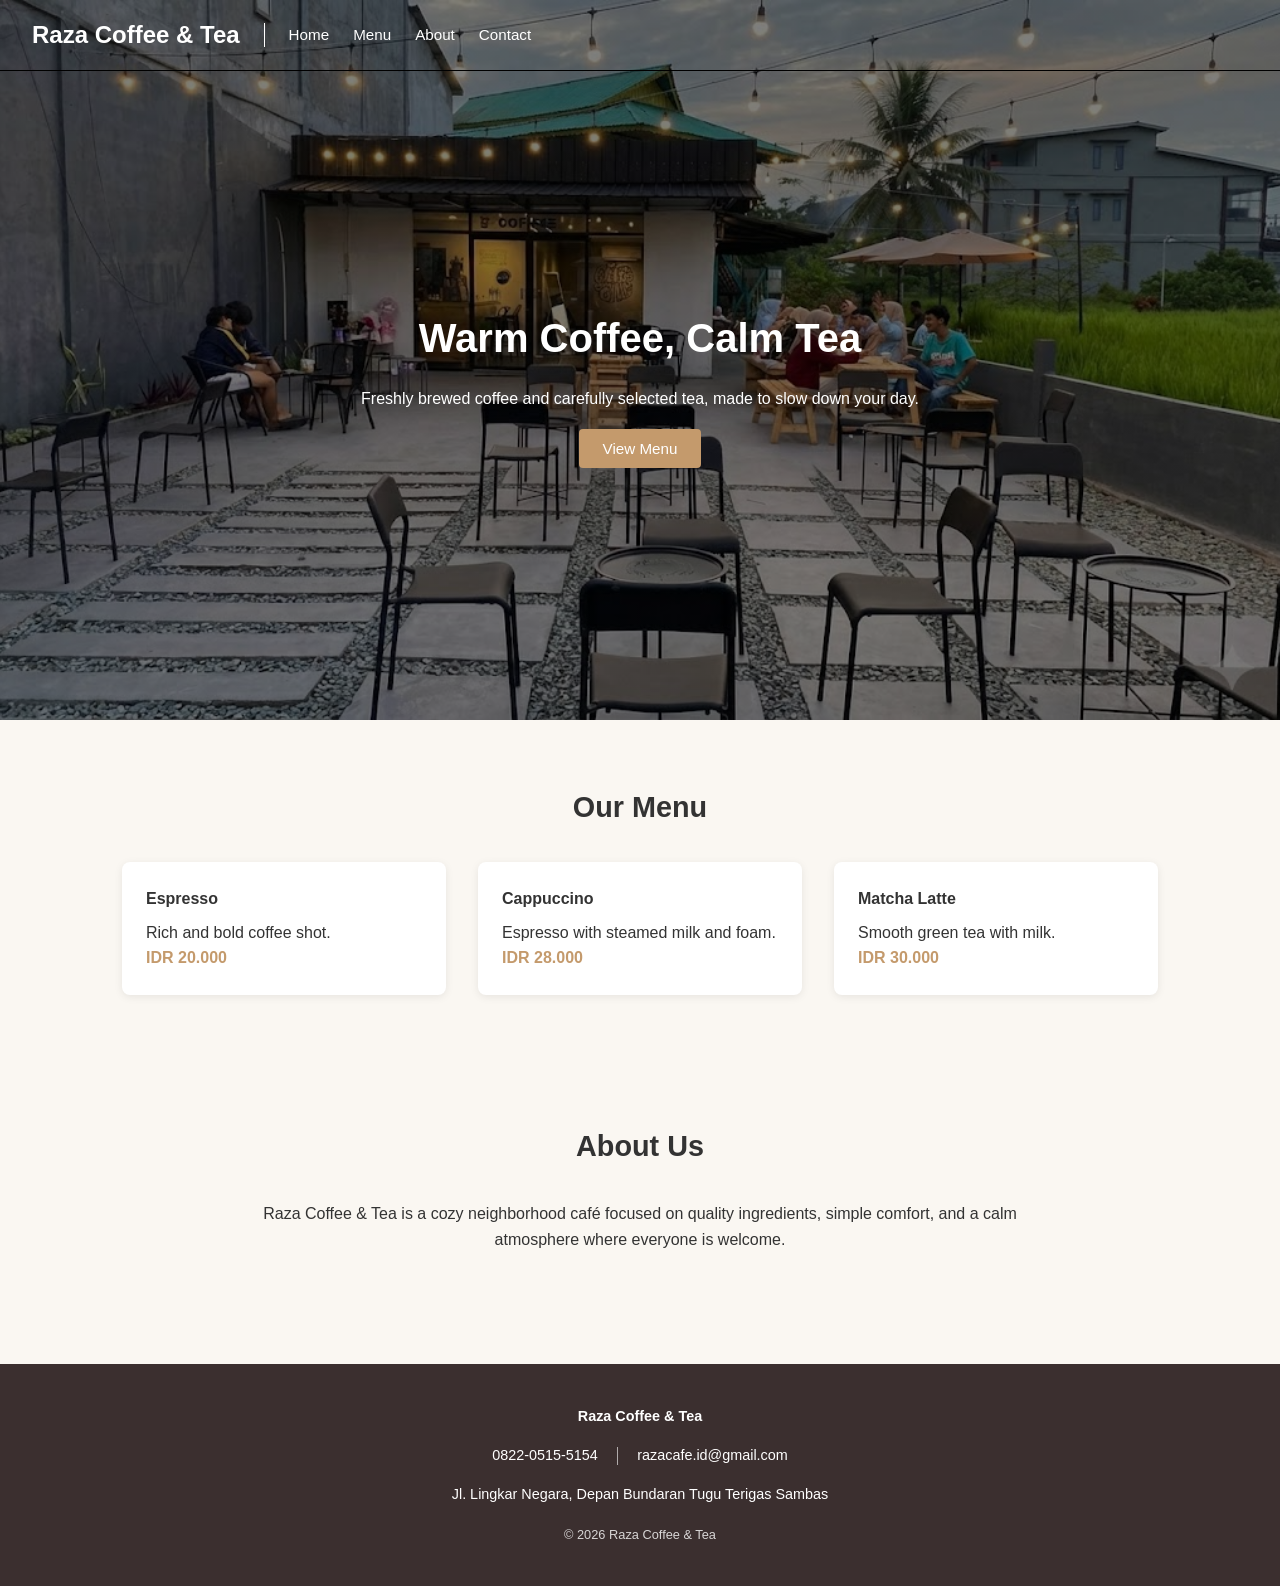
==== index.html @ 97dc0816 "Add files via upload" ====
<!DOCTYPE html>
<html lang="en">
<head>
  <meta charset="UTF-8" />
  <meta name="viewport" content="width=device-width, initial-scale=1.0" />
  <title>Raza Coffee & Tea</title>
  <link rel="stylesheet" href="style.css" />
  
</head>
<body>

<header>
  <div class="header-group">
    <h1>Raza Coffee & Tea</h1>
    <span class="divider"></span>

    <nav>
      <a href="index.html">Home</a>
      <a href="#menu">Menu</a>
      <a href="#about">About</a>
      <a href="#contact">Contact</a>
    </nav>
  </div>
</header>



  <div class="hero" id="home">
    <div>
      <h2>Warm Coffee, Calm Tea</h2>
      <p>Freshly brewed coffee and carefully selected tea, made to slow down your day.</p>
      <a href="#menu" class="btn">View Menu</a>
    </div>
  </div>

  <section id="menu">
    <h3>Our Menu</h3>
    <div class="menu">
      <div class="menu-item">
        <h4>Espresso</h4>
        <p>Rich and bold coffee shot.</p>
        <span>IDR 20.000</span>
      </div>
      <div class="menu-item">
        <h4>Cappuccino</h4>
        <p>Espresso with steamed milk and foam.</p>
        <span>IDR 28.000</span>
      </div>
      <div class="menu-item">
        <h4>Matcha Latte</h4>
        <p>Smooth green tea with milk.</p>
        <span>IDR 30.000</span>
      </div>
    </div>
  </section>

  <section id="about">
    <h3>About Us</h3>
    <div class="about">
      <p>Raza Coffee & Tea is a cozy neighborhood café focused on quality ingredients, simple comfort, and a calm atmosphere where everyone is welcome.</p>
    </div>
  </section>

<footer id="contact">
  <div class="footer-content">
    <p><strong>Raza Coffee & Tea</strong></p>

    <div class="footer-contact-row">
      <span class="footer-phone">
       0822-0515-5154
      </span>

      <span class="footer-divider"></span>

      <span class="footer-email">
        razacafe.id@gmail.com
      </span>
    </div>

    <p>Jl. Lingkar Negara, Depan Bundaran Tugu Terigas Sambas</p>

    <p class="footer-copy">© 2026 Raza Coffee & Tea</p>
  </div>
</footer>


</body>
</html>
---- style.css ----
/* ===== Reset ===== */
* {
  margin: 0;
  padding: 0;
  box-sizing: border-box;
  font-family: Arial, Helvetica, sans-serif;
}

body {
  background-color: #faf7f2;
  color: #333;
  line-height: 1.6;
}

/* ===== Header ===== */
header {
  position: fixed;
  top: 0;
  left: 0;
  width: 100%;
  z-index: 1000;

  background-color: transparent;
  padding: 1rem 2rem;

  border-bottom: 1px solid #000;
}

.header-group {
  display: flex;
  align-items: center;
}


.header-left {
  display: flex;
  align-items: center;
}

header h1 {
  font-size: 1.5rem;
  color: #ffffff;
  white-space: nowrap;
}


.divider {
  width: 1px;
  height: 24px;
  background-color: #ffffff;
  margin: 0 1.5rem;
}



header h1 {
  font-size: 1.5rem;
}

nav {
  display: flex;
  align-items: center;
}

nav a {
  color: #ffffff;
  margin-right: 1.5rem;
  text-decoration: none;
  font-size: 0.95rem;
}

nav a:last-child {
  margin-right: 0;
}

nav a:hover {
  opacity: 0.7;
}


/* ===== Hero Section ===== */
.hero {
  height: 80vh;
  background: linear-gradient(rgba(0,0,0,0.5), rgba(0,0,0,0.5)),
              url("assets/Picture/home.jpg")
              center / cover no-repeat;
  display: flex;
  align-items: center;
  justify-content: center;
  text-align: center;
  color: #fff;
  padding: 2rem;
  padding-top: 80px; /* adjust to header height */
}

.hero h2 {
  font-size: 2.5rem;
  margin-bottom: 1rem;
}

.hero p {
  max-width: 600px;
  margin: 0 auto 1.5rem;
}

.btn {
  background-color: #c49a6c;
  color: #fff;
  padding: 0.7rem 1.5rem;
  border: none;
  text-decoration: none;
  border-radius: 4px;
  font-size: 0.95rem;
}

.btn:hover {
  background-color: #b0895f;
}

section {
  padding: 4rem 2rem;
  max-width: 1100px;
  margin: auto;
}

section h3 {
  text-align: center;
  margin-bottom: 2rem;
  font-size: 1.8rem;
}

.menu {
  display: grid;
  grid-template-columns: repeat(auto-fit, minmax(250px, 1fr));
  gap: 2rem;
}

.menu-item {
  background-color: #fff;
  padding: 1.5rem;
  border-radius: 8px;
  box-shadow: 0 2px 8px rgba(0,0,0,0.08);
}

.menu-item h4 {
  margin-bottom: 0.5rem;
}

.menu-item span {
  font-weight: bold;
  color: #c49a6c;
}

/* ===== About ===== */
.about {
  text-align: center;
  max-width: 800px;
  margin: auto;
}

/* ===== Footer ===== */
footer {
  background-color: #3b2f2f;
  color: #ffffff;
  padding: 2.5rem 2rem;
  margin-top: 3rem;
}

.footer-content {
  max-width: 1100px;
  margin: auto;
  text-align: center;
  font-size: 0.9rem;
  line-height: 1.8;
}

.footer-content a {
  color: #c49a6c;
  text-decoration: none;
}

.footer-content a:hover {
  text-decoration: underline;
}

.footer-copy {
  margin-top: 1rem;
  font-size: 0.8rem;
  opacity: 0.8;
}

.footer-contact-row {
  display: flex;
  justify-content: center;
  align-items: center;
  margin: 0.8rem 0;
  gap: 1.2rem;
  flex-wrap: wrap;
}

.footer-divider {
  width: 1px;
  height: 18px;
  background-color: rgba(255, 255, 255, 0.6);
}

.footer-content a {
  color: #c49a6c;
  text-decoration: none;
}

.footer-content a:hover {
  text-decoration: underline;
}



/* ===== Responsive ===== */
@media (max-width: 600px) {
  header {
    flex-direction: column;
    text-align: center;
  }

  nav {
    margin-top: 0.5rem;
  }

  .hero h2 {
    font-size: 2rem;
  }
}
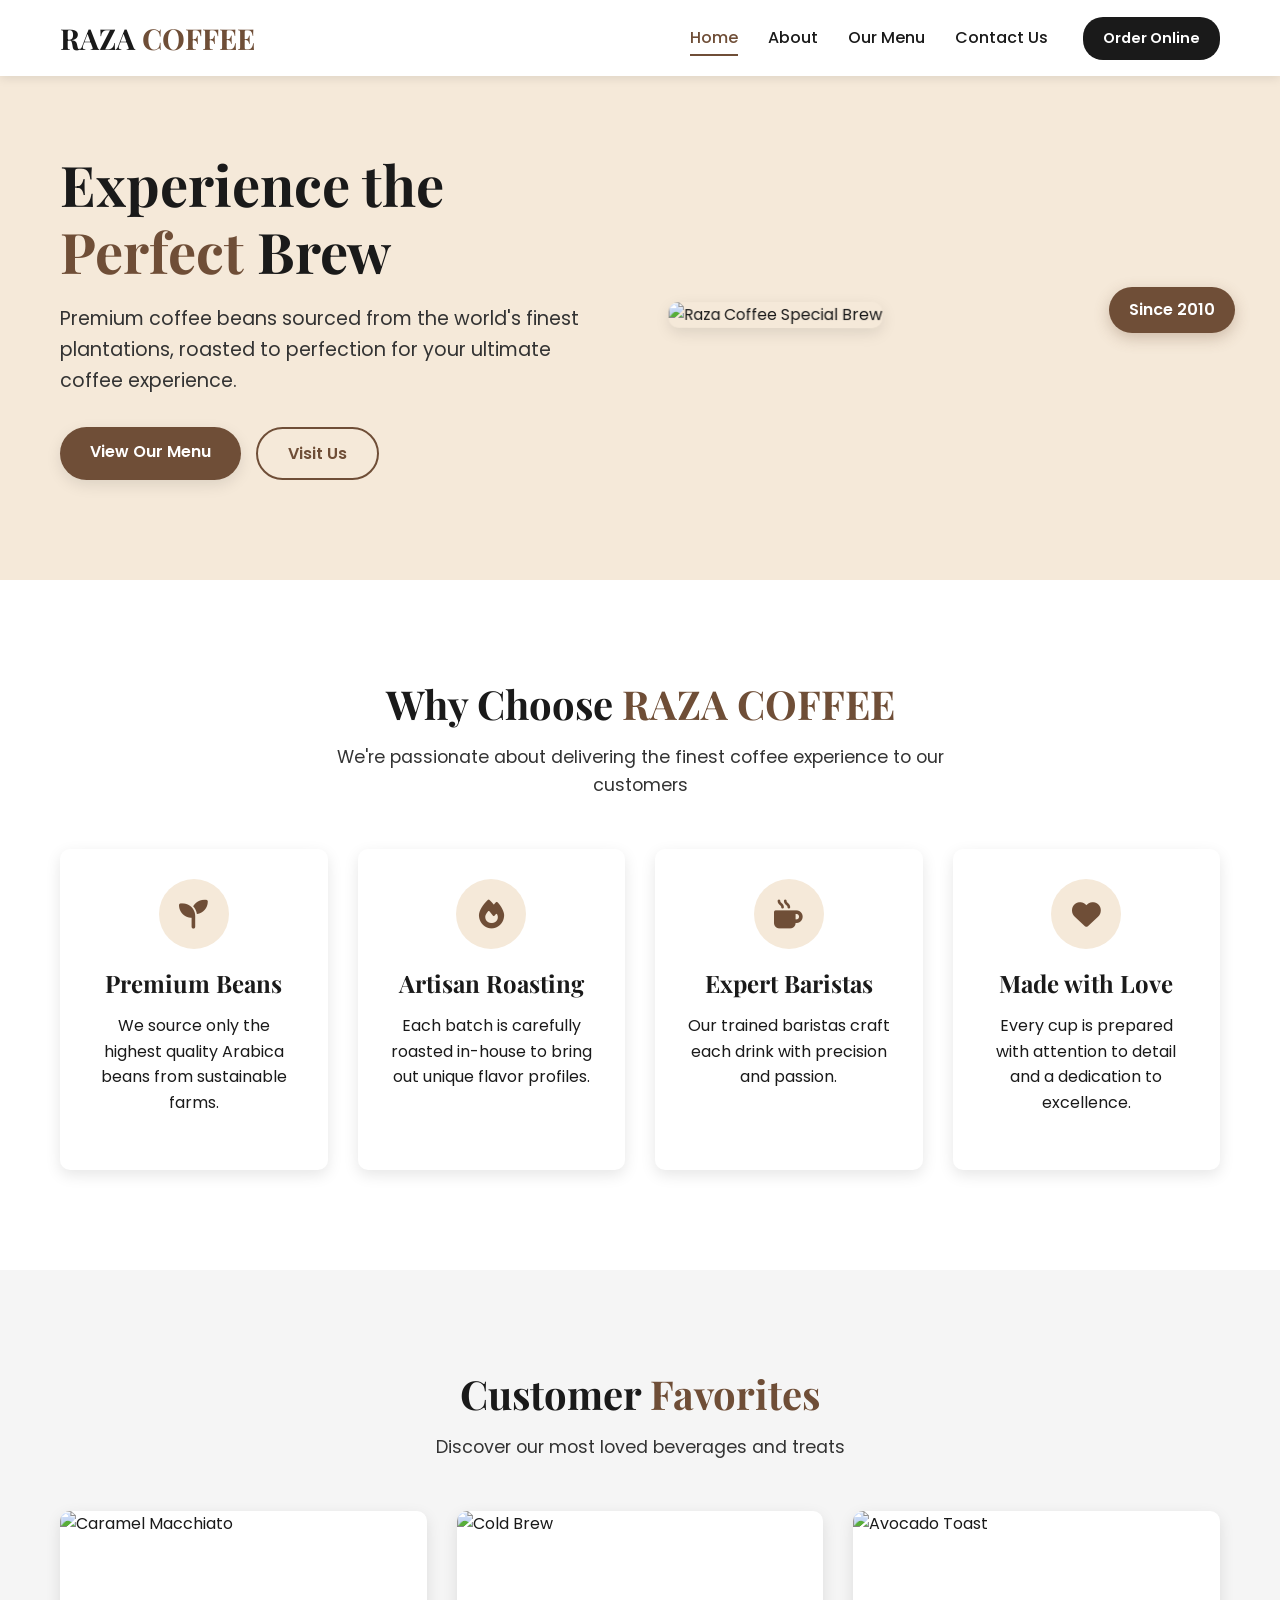
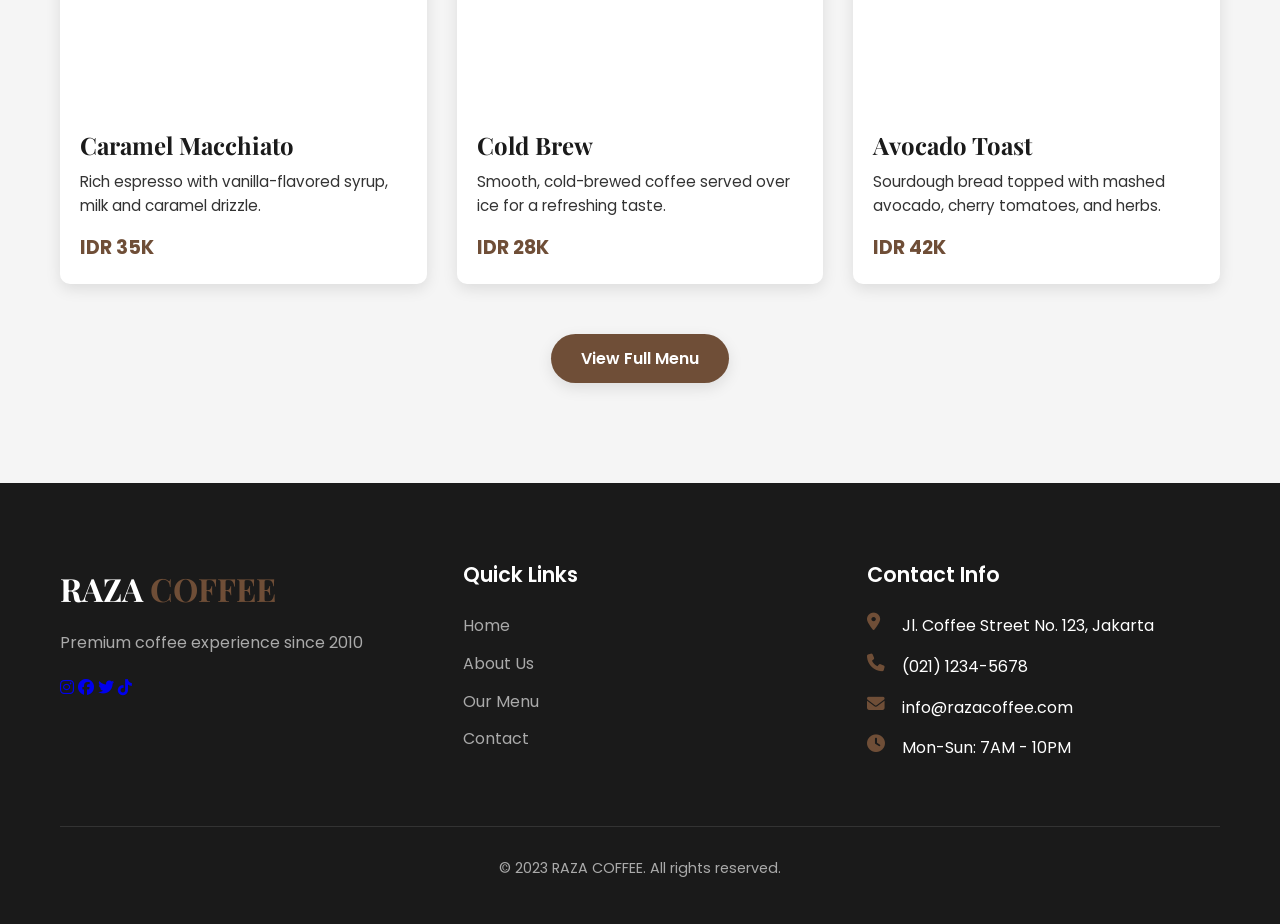
==== commit a3de09f7: "Add files via upload" ====
--- a/index.html
+++ b/index.html
@@ -1,88 +1,198 @@
-<!DOCTYPE html>
-<html lang="en">
-<head>
-  <meta charset="UTF-8" />
-  <meta name="viewport" content="width=device-width, initial-scale=1.0" />
-  <title>Raza Coffee & Tea</title>
-  <link rel="stylesheet" href="style.css" />
-  
-</head>
-<body>
-
-<header>
-  <div class="header-group">
-    <h1>Raza Coffee & Tea</h1>
-    <span class="divider"></span>
-
-    <nav>
-      <a href="index.html">Home</a>
-      <a href="#menu">Menu</a>
-      <a href="#about">About</a>
-      <a href="#contact">Contact</a>
-    </nav>
-  </div>
-</header>
-
-
-
-  <div class="hero" id="home">
-    <div>
-      <h2>Warm Coffee, Calm Tea</h2>
-      <p>Freshly brewed coffee and carefully selected tea, made to slow down your day.</p>
-      <a href="#menu" class="btn">View Menu</a>
-    </div>
-  </div>
-
-  <section id="menu">
-    <h3>Our Menu</h3>
-    <div class="menu">
-      <div class="menu-item">
-        <h4>Espresso</h4>
-        <p>Rich and bold coffee shot.</p>
-        <span>IDR 20.000</span>
-      </div>
-      <div class="menu-item">
-        <h4>Cappuccino</h4>
-        <p>Espresso with steamed milk and foam.</p>
-        <span>IDR 28.000</span>
-      </div>
-      <div class="menu-item">
-        <h4>Matcha Latte</h4>
-        <p>Smooth green tea with milk.</p>
-        <span>IDR 30.000</span>
-      </div>
-    </div>
-  </section>
-
-  <section id="about">
-    <h3>About Us</h3>
-    <div class="about">
-      <p>Raza Coffee & Tea is a cozy neighborhood café focused on quality ingredients, simple comfort, and a calm atmosphere where everyone is welcome.</p>
-    </div>
-  </section>
-
-<footer id="contact">
-  <div class="footer-content">
-    <p><strong>Raza Coffee & Tea</strong></p>
-
-    <div class="footer-contact-row">
-      <span class="footer-phone">
-       0822-0515-5154
-      </span>
-
-      <span class="footer-divider"></span>
-
-      <span class="footer-email">
-        razacafe.id@gmail.com
-      </span>
-    </div>
-
-    <p>Jl. Lingkar Negara, Depan Bundaran Tugu Terigas Sambas</p>
-
-    <p class="footer-copy">© 2026 Raza Coffee & Tea</p>
-  </div>
-</footer>
-
-
-</body>
-</html>
+<!DOCTYPE html>
+<html lang="id">
+<head>
+    <meta charset="UTF-8">
+    <meta name="viewport" content="width=device-width, initial-scale=1.0">
+    <title>RAZA COFFEE - Home</title>
+    <link rel="stylesheet" href="style.css">
+    <link rel="stylesheet" href="https://cdnjs.cloudflare.com/ajax/libs/font-awesome/6.4.0/css/all.min.css">
+    <link href="https://fonts.googleapis.com/css2?family=Poppins:wght@300;400;500;600;700&family=Playfair+Display:wght@700&display=swap" rel="stylesheet">
+</head>
+<body>
+    <!-- Navigation -->
+    <nav class="navbar">
+        <div class="container">
+            <a href="index.html" class="logo">
+                <span class="logo-text">RAZA <span class="logo-highlight">COFFEE</span></span>
+            </a>
+            
+            <div class="nav-menu">
+                <a href="index.html" class="nav-link active">Home</a>
+                <a href="about.html" class="nav-link">About</a>
+                <a href="menu.html" class="nav-link">Our Menu</a>
+                <a href="contact.html" class="nav-link">Contact Us</a>
+                <a href="#" class="btn-order">Order Online</a>
+            </div>
+            
+            <button class="hamburger" id="hamburger">
+                <span class="hamburger-line"></span>
+                <span class="hamburger-line"></span>
+                <span class="hamburger-line"></span>
+            </button>
+        </div>
+        
+        <!-- Mobile Menu -->
+        <div class="mobile-menu" id="mobileMenu">
+            <a href="index.html" class="mobile-nav-link active">Home</a>
+            <a href="about.html" class="mobile-nav-link">About</a>
+            <a href="menu.html" class="mobile-nav-link">Our Menu</a>
+            <a href="contact.html" class="mobile-nav-link">Contact Us</a>
+            <a href="#" class="mobile-btn-order">Order Online</a>
+        </div>
+    </nav>
+
+    <!-- Hero Section -->
+    <section class="hero">
+        <div class="container">
+            <div class="hero-content">
+                <h1 class="hero-title fade-in">Experience the <span class="highlight">Perfect</span> Brew</h1>
+                <p class="hero-subtitle fade-in">Premium coffee beans sourced from the world's finest plantations, roasted to perfection for your ultimate coffee experience.</p>
+                <div class="hero-buttons fade-in">
+                    <a href="menu.html" class="btn-primary">View Our Menu</a>
+                    <a href="contact.html" class="btn-secondary">Visit Us</a>
+                </div>
+            </div>
+            
+            <div class="hero-image slide-in-right">
+                <img src="https://images.unsplash.com/photo-1495474472287-4d71bcdd2085?ixlib=rb-4.0.3&auto=format&fit=crop&w=800&q=80" alt="Raza Coffee Special Brew">
+                <div class="floating-badge">
+                    <span>Since 2010</span>
+                </div>
+            </div>
+        </div>
+    </section>
+
+    <!-- Features Section -->
+    <section class="features">
+        <div class="container">
+            <h2 class="section-title">Why Choose <span class="highlight">RAZA COFFEE</span></h2>
+            <p class="section-subtitle">We're passionate about delivering the finest coffee experience to our customers</p>
+            
+            <div class="features-grid">
+                <div class="feature-card">
+                    <div class="feature-icon">
+                        <i class="fas fa-seedling"></i>
+                    </div>
+                    <h3>Premium Beans</h3>
+                    <p>We source only the highest quality Arabica beans from sustainable farms.</p>
+                </div>
+                
+                <div class="feature-card">
+                    <div class="feature-icon">
+                        <i class="fas fa-fire"></i>
+                    </div>
+                    <h3>Artisan Roasting</h3>
+                    <p>Each batch is carefully roasted in-house to bring out unique flavor profiles.</p>
+                </div>
+                
+                <div class="feature-card">
+                    <div class="feature-icon">
+                        <i class="fas fa-mug-hot"></i>
+                    </div>
+                    <h3>Expert Baristas</h3>
+                    <p>Our trained baristas craft each drink with precision and passion.</p>
+                </div>
+                
+                <div class="feature-card">
+                    <div class="feature-icon">
+                        <i class="fas fa-heart"></i>
+                    </div>
+                    <h3>Made with Love</h3>
+                    <p>Every cup is prepared with attention to detail and a dedication to excellence.</p>
+                </div>
+            </div>
+        </div>
+    </section>
+
+    <!-- Popular Items Preview -->
+    <section class="popular-items">
+        <div class="container">
+            <h2 class="section-title">Customer <span class="highlight">Favorites</span></h2>
+            <p class="section-subtitle">Discover our most loved beverages and treats</p>
+            
+            <div class="items-grid">
+                <div class="item-card">
+                    <div class="item-image">
+                        <img src="https://images.unsplash.com/photo-1511537190424-bbbab87ac5eb?ixlib=rb-4.0.3&auto=format&fit=crop&w=800&q=80" alt="Caramel Macchiato">
+                    </div>
+                    <div class="item-content">
+                        <h3>Caramel Macchiato</h3>
+                        <p>Rich espresso with vanilla-flavored syrup, milk and caramel drizzle.</p>
+                        <div class="item-price">IDR 35K</div>
+                    </div>
+                </div>
+                
+                <div class="item-card">
+                    <div class="item-image">
+                        <img src="https://images.unsplash.com/photo-1570968915860-54d5c301fa9e?ixlib=rb-4.0.3&auto=format&fit=crop&w=800&q=80" alt="Cold Brew">
+                    </div>
+                    <div class="item-content">
+                        <h3>Cold Brew</h3>
+                        <p>Smooth, cold-brewed coffee served over ice for a refreshing taste.</p>
+                        <div class="item-price">IDR 28K</div>
+                    </div>
+                </div>
+                
+                <div class="item-card">
+                    <div class="item-image">
+                        <img src="https://images.unsplash.com/photo-1484723091739-30a097e8f929?ixlib=rb-4.0.3&auto=format&fit=crop&w=800&q=80" alt="Avocado Toast">
+                    </div>
+                    <div class="item-content">
+                        <h3>Avocado Toast</h3>
+                        <p>Sourdough bread topped with mashed avocado, cherry tomatoes, and herbs.</p>
+                        <div class="item-price">IDR 42K</div>
+                    </div>
+                </div>
+            </div>
+            
+            <div class="text-center">
+                <a href="menu.html" class="btn-primary">View Full Menu</a>
+            </div>
+        </div>
+    </section>
+
+    <!-- Footer -->
+    <footer class="footer">
+        <div class="container">
+            <div class="footer-content">
+                <div class="footer-logo">
+                    <span class="logo-text">RAZA <span class="logo-highlight">COFFEE</span></span>
+                    <p>Premium coffee experience since 2010</p>
+                    <div class="social-icons">
+                        <a href="#"><i class="fab fa-instagram"></i></a>
+                        <a href="#"><i class="fab fa-facebook"></i></a>
+                        <a href="#"><i class="fab fa-twitter"></i></a>
+                        <a href="#"><i class="fab fa-tiktok"></i></a>
+                    </div>
+                </div>
+                
+                <div class="footer-links">
+                    <h3>Quick Links</h3>
+                    <ul>
+                        <li><a href="index.html">Home</a></li>
+                        <li><a href="about.html">About Us</a></li>
+                        <li><a href="menu.html">Our Menu</a></li>
+                        <li><a href="contact.html">Contact</a></li>
+                    </ul>
+                </div>
+                
+                <div class="footer-contact">
+                    <h3>Contact Info</h3>
+                    <ul>
+                        <li><i class="fas fa-map-marker-alt"></i> Jl. Coffee Street No. 123, Jakarta</li>
+                        <li><i class="fas fa-phone"></i> (021) 1234-5678</li>
+                        <li><i class="fas fa-envelope"></i> info@razacoffee.com</li>
+                        <li><i class="fas fa-clock"></i> Mon-Sun: 7AM - 10PM</li>
+                    </ul>
+                </div>
+            </div>
+            
+            <div class="footer-bottom">
+                <p>&copy; 2023 RAZA COFFEE. All rights reserved.</p>
+            </div>
+        </div>
+    </footer>
+
+    <script src="script.js"></script>
+</body>
+</html>
--- a/style.css
+++ b/style.css
@@ -1,232 +1,1424 @@
-/* ===== Reset ===== */
-* {
-  margin: 0;
-  padding: 0;
-  box-sizing: border-box;
-  font-family: Arial, Helvetica, sans-serif;
-}
-
-body {
-  background-color: #faf7f2;
-  color: #333;
-  line-height: 1.6;
-}
-
-/* ===== Header ===== */
-header {
-  position: fixed;
-  top: 0;
-  left: 0;
-  width: 100%;
-  z-index: 1000;
-
-  background-color: transparent;
-  padding: 1rem 2rem;
-
-  border-bottom: 1px solid #000;
-}
-
-.header-group {
-  display: flex;
-  align-items: center;
-}
-
-
-.header-left {
-  display: flex;
-  align-items: center;
-}
-
-header h1 {
-  font-size: 1.5rem;
-  color: #ffffff;
-  white-space: nowrap;
-}
-
-
-.divider {
-  width: 1px;
-  height: 24px;
-  background-color: #ffffff;
-  margin: 0 1.5rem;
-}
-
-
-
-header h1 {
-  font-size: 1.5rem;
-}
-
-nav {
-  display: flex;
-  align-items: center;
-}
-
-nav a {
-  color: #ffffff;
-  margin-right: 1.5rem;
-  text-decoration: none;
-  font-size: 0.95rem;
-}
-
-nav a:last-child {
-  margin-right: 0;
-}
-
-nav a:hover {
-  opacity: 0.7;
-}
-
-
-/* ===== Hero Section ===== */
-.hero {
-  height: 80vh;
-  background: linear-gradient(rgba(0,0,0,0.5), rgba(0,0,0,0.5)),
-              url("assets/Picture/home.jpg")
-              center / cover no-repeat;
-  display: flex;
-  align-items: center;
-  justify-content: center;
-  text-align: center;
-  color: #fff;
-  padding: 2rem;
-  padding-top: 80px; /* adjust to header height */
-}
-
-.hero h2 {
-  font-size: 2.5rem;
-  margin-bottom: 1rem;
-}
-
-.hero p {
-  max-width: 600px;
-  margin: 0 auto 1.5rem;
-}
-
-.btn {
-  background-color: #c49a6c;
-  color: #fff;
-  padding: 0.7rem 1.5rem;
-  border: none;
-  text-decoration: none;
-  border-radius: 4px;
-  font-size: 0.95rem;
-}
-
-.btn:hover {
-  background-color: #b0895f;
-}
-
-section {
-  padding: 4rem 2rem;
-  max-width: 1100px;
-  margin: auto;
-}
-
-section h3 {
-  text-align: center;
-  margin-bottom: 2rem;
-  font-size: 1.8rem;
-}
-
-.menu {
-  display: grid;
-  grid-template-columns: repeat(auto-fit, minmax(250px, 1fr));
-  gap: 2rem;
-}
-
-.menu-item {
-  background-color: #fff;
-  padding: 1.5rem;
-  border-radius: 8px;
-  box-shadow: 0 2px 8px rgba(0,0,0,0.08);
-}
-
-.menu-item h4 {
-  margin-bottom: 0.5rem;
-}
-
-.menu-item span {
-  font-weight: bold;
-  color: #c49a6c;
-}
-
-/* ===== About ===== */
-.about {
-  text-align: center;
-  max-width: 800px;
-  margin: auto;
-}
-
-/* ===== Footer ===== */
-footer {
-  background-color: #3b2f2f;
-  color: #ffffff;
-  padding: 2.5rem 2rem;
-  margin-top: 3rem;
-}
-
-.footer-content {
-  max-width: 1100px;
-  margin: auto;
-  text-align: center;
-  font-size: 0.9rem;
-  line-height: 1.8;
-}
-
-.footer-content a {
-  color: #c49a6c;
-  text-decoration: none;
-}
-
-.footer-content a:hover {
-  text-decoration: underline;
-}
-
-.footer-copy {
-  margin-top: 1rem;
-  font-size: 0.8rem;
-  opacity: 0.8;
-}
-
-.footer-contact-row {
-  display: flex;
-  justify-content: center;
-  align-items: center;
-  margin: 0.8rem 0;
-  gap: 1.2rem;
-  flex-wrap: wrap;
-}
-
-.footer-divider {
-  width: 1px;
-  height: 18px;
-  background-color: rgba(255, 255, 255, 0.6);
-}
-
-.footer-content a {
-  color: #c49a6c;
-  text-decoration: none;
-}
-
-.footer-content a:hover {
-  text-decoration: underline;
-}
-
-
-
-/* ===== Responsive ===== */
-@media (max-width: 600px) {
-  header {
-    flex-direction: column;
-    text-align: center;
-  }
-
-  nav {
-    margin-top: 0.5rem;
-  }
-
-  .hero h2 {
-    font-size: 2rem;
-  }
-}
+/* Reset & Base Styles */
+* {
+    margin: 0;
+    padding: 0;
+    box-sizing: border-box;
+}
+
+:root {
+    --primary-brown: #6F4E37;
+    --dark-brown: #4A3526;
+    --light-brown: #A68A64;
+    --cream: #F5E9D9;
+    --black: #1A1A1A;
+    --white: #FFFFFF;
+    --gray: #F5F5F5;
+    --dark-gray: #333333;
+    --shadow: 0 5px 15px rgba(0, 0, 0, 0.1);
+    --transition: all 0.3s ease;
+}
+
+html {
+    scroll-behavior: smooth;
+}
+
+body {
+    font-family: 'Poppins', sans-serif;
+    line-height: 1.6;
+    color: var(--black);
+    background-color: var(--white);
+    overflow-x: hidden;
+}
+
+.container {
+    width: 100%;
+    max-width: 1200px;
+    margin: 0 auto;
+    padding: 0 20px;
+}
+
+/* Typography */
+h1, h2, h3, h4 {
+    font-family: 'Playfair Display', serif;
+    font-weight: 700;
+    line-height: 1.2;
+    margin-bottom: 1rem;
+}
+
+h1 {
+    font-size: 3.5rem;
+}
+
+h2 {
+    font-size: 2.5rem;
+}
+
+h3 {
+    font-size: 1.8rem;
+}
+
+p {
+    margin-bottom: 1.5rem;
+}
+
+.highlight {
+    color: var(--primary-brown);
+}
+
+/* Animations */
+@keyframes fadeIn {
+    from { opacity: 0; }
+    to { opacity: 1; }
+}
+
+@keyframes slideInLeft {
+    from { 
+        opacity: 0;
+        transform: translateX(-50px);
+    }
+    to { 
+        opacity: 1;
+        transform: translateX(0);
+    }
+}
+
+@keyframes slideInRight {
+    from { 
+        opacity: 0;
+        transform: translateX(50px);
+    }
+    to { 
+        opacity: 1;
+        transform: translateX(0);
+    }
+}
+
+@keyframes slideInUp {
+    from { 
+        opacity: 0;
+        transform: translateY(30px);
+    }
+    to { 
+        opacity: 1;
+        transform: translateY(0);
+    }
+}
+
+@keyframes pulse {
+    0% { transform: scale(1); }
+    50% { transform: scale(1.05); }
+    100% { transform: scale(1); }
+}
+
+.fade-in {
+    animation: fadeIn 1s ease forwards;
+}
+
+.slide-in-left {
+    animation: slideInLeft 1s ease forwards;
+}
+
+.slide-in-right {
+    animation: slideInRight 1s ease forwards;
+}
+
+.slide-in-up {
+    animation: slideInUp 0.8s ease forwards;
+}
+
+/* Buttons */
+.btn-primary, .btn-secondary, .btn-order {
+    display: inline-block;
+    padding: 12px 30px;
+    border-radius: 30px;
+    font-weight: 600;
+    text-decoration: none;
+    transition: var(--transition);
+    cursor: pointer;
+    border: none;
+    font-size: 1rem;
+    text-align: center;
+}
+
+.btn-primary {
+    background-color: var(--primary-brown);
+    color: var(--white);
+    box-shadow: var(--shadow);
+}
+
+.btn-primary:hover {
+    background-color: var(--dark-brown);
+    transform: translateY(-3px);
+    box-shadow: 0 10px 20px rgba(111, 78, 55, 0.3);
+}
+
+.btn-secondary {
+    background-color: transparent;
+    color: var(--primary-brown);
+    border: 2px solid var(--primary-brown);
+}
+
+.btn-secondary:hover {
+    background-color: var(--primary-brown);
+    color: var(--white);
+    transform: translateY(-3px);
+}
+
+.btn-order {
+    background-color: var(--black);
+    color: var(--white);
+    padding: 10px 20px;
+    border-radius: 20px;
+    font-size: 0.9rem;
+    margin-left: 20px;
+}
+
+.btn-order:hover {
+    background-color: var(--primary-brown);
+    transform: translateY(-2px);
+}
+
+.text-center {
+    text-align: center;
+}
+
+/* Navigation */
+.navbar {
+    background-color: var(--white);
+    box-shadow: 0 2px 10px rgba(0, 0, 0, 0.1);
+    position: fixed;
+    top: 0;
+    left: 0;
+    width: 100%;
+    z-index: 1000;
+    padding: 15px 0;
+}
+
+.navbar .container {
+    display: flex;
+    justify-content: space-between;
+    align-items: center;
+}
+
+.logo {
+    text-decoration: none;
+}
+
+.logo-text {
+    font-family: 'Playfair Display', serif;
+    font-size: 1.8rem;
+    font-weight: 700;
+    color: var(--black);
+}
+
+.logo-highlight {
+    color: var(--primary-brown);
+}
+
+.nav-menu {
+    display: flex;
+    align-items: center;
+}
+
+.nav-link {
+    text-decoration: none;
+    color: var(--black);
+    margin: 0 15px;
+    font-weight: 500;
+    transition: var(--transition);
+    position: relative;
+}
+
+.nav-link:hover, .nav-link.active {
+    color: var(--primary-brown);
+}
+
+.nav-link.active::after {
+    content: '';
+    position: absolute;
+    bottom: -5px;
+    left: 0;
+    width: 100%;
+    height: 2px;
+    background-color: var(--primary-brown);
+}
+
+/* Hamburger Menu */
+.hamburger {
+    display: none;
+    flex-direction: column;
+    justify-content: space-between;
+    width: 30px;
+    height: 21px;
+    background: transparent;
+    border: none;
+    cursor: pointer;
+    padding: 0;
+    z-index: 1001;
+}
+
+.hamburger-line {
+    width: 100%;
+    height: 3px;
+    background-color: var(--black);
+    transition: var(--transition);
+    border-radius: 3px;
+}
+
+.hamburger.active .hamburger-line:nth-child(1) {
+    transform: rotate(45deg) translate(6px, 6px);
+}
+
+.hamburger.active .hamburger-line:nth-child(2) {
+    opacity: 0;
+}
+
+.hamburger.active .hamburger-line:nth-child(3) {
+    transform: rotate(-45deg) translate(6px, -6px);
+}
+
+.mobile-menu {
+    display: none;
+    position: absolute;
+    top: 100%;
+    left: 0;
+    width: 100%;
+    background-color: var(--white);
+    box-shadow: 0 10px 15px rgba(0, 0, 0, 0.1);
+    padding: 20px;
+    flex-direction: column;
+    transform: translateY(-20px);
+    opacity: 0;
+    transition: var(--transition);
+}
+
+.mobile-menu.active {
+    display: flex;
+    transform: translateY(0);
+    opacity: 1;
+}
+
+.mobile-nav-link {
+    text-decoration: none;
+    color: var(--black);
+    padding: 15px 0;
+    font-weight: 500;
+    border-bottom: 1px solid var(--gray);
+    transition: var(--transition);
+}
+
+.mobile-nav-link:hover, .mobile-nav-link.active {
+    color: var(--primary-brown);
+}
+
+.mobile-btn-order {
+    display: block;
+    margin-top: 20px;
+    padding: 12px 20px;
+    background-color: var(--black);
+    color: var(--white);
+    text-decoration: none;
+    border-radius: 25px;
+    text-align: center;
+    font-weight: 600;
+    transition: var(--transition);
+}
+
+.mobile-btn-order:hover {
+    background-color: var(--primary-brown);
+}
+
+/* Hero Section */
+.hero {
+    padding: 150px 0 100px;
+    background-color: var(--cream);
+    position: relative;
+    overflow: hidden;
+}
+
+.hero .container {
+    display: flex;
+    align-items: center;
+    justify-content: space-between;
+}
+
+.hero-content {
+    flex: 1;
+    padding-right: 50px;
+}
+
+.hero-title {
+    font-size: 3.5rem;
+    margin-bottom: 20px;
+    opacity: 0;
+}
+
+.hero-subtitle {
+    font-size: 1.2rem;
+    color: var(--dark-gray);
+    margin-bottom: 30px;
+    opacity: 0;
+}
+
+.hero-buttons {
+    display: flex;
+    gap: 15px;
+    opacity: 0;
+}
+
+.hero-image {
+    flex: 1;
+    position: relative;
+    opacity: 0;
+}
+
+.hero-image img {
+    width: 100%;
+    border-radius: 10px;
+    box-shadow: var(--shadow);
+    transform: perspective(1000px) rotateY(-10deg);
+    transition: var(--transition);
+}
+
+.hero-image img:hover {
+    transform: perspective(1000px) rotateY(0deg);
+}
+
+.floating-badge {
+    position: absolute;
+    top: -15px;
+    right: -15px;
+    background-color: var(--primary-brown);
+    color: var(--white);
+    padding: 10px 20px;
+    border-radius: 30px;
+    font-weight: 600;
+    box-shadow: 0 5px 15px rgba(111, 78, 55, 0.3);
+    animation: pulse 2s infinite;
+}
+
+/* Page Hero */
+.page-hero {
+    padding: 150px 0 80px;
+    text-align: center;
+    background-color: var(--cream);
+}
+
+.coffee-hero {
+    background: linear-gradient(rgba(245, 233, 217, 0.9), rgba(245, 233, 217, 0.9)), url('https://images.unsplash.com/photo-1495474472287-4d71bcdd2085?ixlib=rb-4.0.3&auto=format&fit=crop&w=1200&q=80') center/cover;
+}
+
+.non-coffee-hero {
+    background: linear-gradient(rgba(245, 233, 217, 0.9), rgba(245, 233, 217, 0.9)), url('https://images.unsplash.com/photo-1556679343-c7306c1976bc?ixlib=rb-4.0.3&auto=format&fit=crop&w=1200&q=80') center/cover;
+}
+
+.food-hero {
+    background: linear-gradient(rgba(245, 233, 217, 0.9), rgba(245, 233, 217, 0.9)), url('https://images.unsplash.com/photo-1504674900247-0877df9cc836?ixlib=rb-4.0.3&auto=format&fit=crop&w=1200&q=80') center/cover;
+}
+
+.contact-hero {
+    background: linear-gradient(rgba(245, 233, 217, 0.9), rgba(245, 233, 217, 0.9)), url('https://images.unsplash.com/photo-1442512595331-e89e73853f31?ixlib=rb-4.0.3&auto=format&fit=crop&w=1200&q=80') center/cover;
+}
+
+.page-title {
+    font-size: 3.5rem;
+    margin-bottom: 15px;
+    opacity: 0;
+}
+
+.page-subtitle {
+    font-size: 1.2rem;
+    color: var(--dark-gray);
+    max-width: 600px;
+    margin: 0 auto;
+}
+
+/* Section Styles */
+.section-title {
+    text-align: center;
+    margin-bottom: 15px;
+    opacity: 0;
+}
+
+.section-subtitle {
+    text-align: center;
+    color: var(--dark-gray);
+    max-width: 700px;
+    margin: 0 auto 50px;
+    font-size: 1.1rem;
+}
+
+/* Features Section */
+.features {
+    padding: 100px 0;
+    background-color: var(--white);
+}
+
+.features-grid {
+    display: grid;
+    grid-template-columns: repeat(4, 1fr);
+    gap: 30px;
+    margin-top: 50px;
+}
+
+.feature-card {
+    background-color: var(--white);
+    padding: 30px;
+    border-radius: 10px;
+    box-shadow: var(--shadow);
+    text-align: center;
+    transition: var(--transition);
+    opacity: 0;
+    animation: slideInUp 0.8s ease forwards;
+}
+
+.feature-card:nth-child(1) { animation-delay: 0.1s; }
+.feature-card:nth-child(2) { animation-delay: 0.2s; }
+.feature-card:nth-child(3) { animation-delay: 0.3s; }
+.feature-card:nth-child(4) { animation-delay: 0.4s; }
+
+.feature-card:hover {
+    transform: translateY(-10px);
+    box-shadow: 0 15px 30px rgba(0, 0, 0, 0.15);
+}
+
+.feature-icon {
+    width: 70px;
+    height: 70px;
+    background-color: var(--cream);
+    border-radius: 50%;
+    display: flex;
+    align-items: center;
+    justify-content: center;
+    margin: 0 auto 20px;
+    color: var(--primary-brown);
+    font-size: 1.8rem;
+    transition: var(--transition);
+}
+
+.feature-card:hover .feature-icon {
+    background-color: var(--primary-brown);
+    color: var(--white);
+    transform: rotateY(180deg);
+}
+
+.feature-card h3 {
+    margin-bottom: 15px;
+    font-size: 1.5rem;
+}
+
+/* Popular Items */
+.popular-items {
+    padding: 100px 0;
+    background-color: var(--gray);
+}
+
+.items-grid {
+    display: grid;
+    grid-template-columns: repeat(3, 1fr);
+    gap: 30px;
+    margin-bottom: 50px;
+}
+
+.item-card {
+    background-color: var(--white);
+    border-radius: 10px;
+    overflow: hidden;
+    box-shadow: var(--shadow);
+    transition: var(--transition);
+    opacity: 0;
+    animation: slideInUp 0.8s ease forwards;
+}
+
+.item-card:nth-child(1) { animation-delay: 0.1s; }
+.item-card:nth-child(2) { animation-delay: 0.2s; }
+.item-card:nth-child(3) { animation-delay: 0.3s; }
+
+.item-card:hover {
+    transform: translateY(-10px);
+    box-shadow: 0 15px 30px rgba(0, 0, 0, 0.15);
+}
+
+.item-image {
+    height: 200px;
+    overflow: hidden;
+}
+
+.item-image img {
+    width: 100%;
+    height: 100%;
+    object-fit: cover;
+    transition: var(--transition);
+}
+
+.item-card:hover .item-image img {
+    transform: scale(1.1);
+}
+
+.item-content {
+    padding: 20px;
+}
+
+.item-content h3 {
+    margin-bottom: 10px;
+    font-size: 1.5rem;
+}
+
+.item-content p {
+    color: var(--dark-gray);
+    font-size: 0.95rem;
+    margin-bottom: 15px;
+}
+
+.item-price {
+    font-weight: 700;
+    color: var(--primary-brown);
+    font-size: 1.2rem;
+}
+
+/* About Page */
+.about-content {
+    padding: 100px 0;
+}
+
+.about-grid {
+    display: grid;
+    grid-template-columns: 1fr 1fr;
+    gap: 50px;
+    align-items: center;
+    margin-bottom: 80px;
+}
+
+.about-image {
+    opacity: 0;
+}
+
+.about-image img {
+    width: 100%;
+    border-radius: 10px;
+    box-shadow: var(--shadow);
+}
+
+.about-text {
+    opacity: 0;
+}
+
+.mission-vision {
+    display: grid;
+    grid-template-columns: 1fr 1fr;
+    gap: 30px;
+    margin-bottom: 80px;
+}
+
+.mission-card, .vision-card {
+    background-color: var(--cream);
+    padding: 40px;
+    border-radius: 10px;
+    text-align: center;
+    transition: var(--transition);
+}
+
+.mission-card:hover, .vision-card:hover {
+    transform: translateY(-10px);
+    box-shadow: var(--shadow);
+}
+
+.mission-icon, .vision-icon {
+    width: 80px;
+    height: 80px;
+    background-color: var(--primary-brown);
+    color: var(--white);
+    border-radius: 50%;
+    display: flex;
+    align-items: center;
+    justify-content: center;
+    margin: 0 auto 20px;
+    font-size: 2rem;
+}
+
+.values {
+    margin-top: 80px;
+}
+
+.values-grid {
+    display: grid;
+    grid-template-columns: repeat(4, 1fr);
+    gap: 30px;
+    margin-top: 50px;
+}
+
+.value-item {
+    text-align: center;
+    padding: 30px 20px;
+    background-color: var(--white);
+    border-radius: 10px;
+    box-shadow: var(--shadow);
+    transition: var(--transition);
+}
+
+.value-item:hover {
+    transform: translateY(-10px);
+    box-shadow: 0 15px 30px rgba(0, 0, 0, 0.1);
+}
+
+.value-number {
+    font-size: 3rem;
+    font-weight: 700;
+    color: var(--cream);
+    -webkit-text-stroke: 2px var(--primary-brown);
+    margin-bottom: 15px;
+}
+
+.value-item h3 {
+    margin-bottom: 15px;
+    font-size: 1.3rem;
+}
+
+/* Menu Categories */
+.menu-categories {
+    padding: 100px 0;
+}
+
+.categories-grid {
+    display: grid;
+    grid-template-columns: repeat(3, 1fr);
+    gap: 30px;
+}
+
+.category-card {
+    text-decoration: none;
+    color: inherit;
+    background-color: var(--white);
+    border-radius: 10px;
+    overflow: hidden;
+    box-shadow: var(--shadow);
+    transition: var(--transition);
+    opacity: 0;
+    animation: slideInUp 0.8s ease forwards;
+}
+
+.category-card:nth-child(1) { animation-delay: 0.1s; }
+.category-card:nth-child(2) { animation-delay: 0.2s; }
+.category-card:nth-child(3) { animation-delay: 0.3s; }
+
+.category-card:hover {
+    transform: translateY(-10px);
+    box-shadow: 0 15px 30px rgba(0, 0, 0, 0.15);
+}
+
+.category-image {
+    height: 250px;
+    position: relative;
+    overflow: hidden;
+}
+
+.category-image img {
+    width: 100%;
+    height: 100%;
+    object-fit: cover;
+    transition: var(--transition);
+}
+
+.category-overlay {
+    position: absolute;
+    top: 0;
+    left: 0;
+    width: 100%;
+    height: 100%;
+    background: linear-gradient(to bottom, transparent 0%, rgba(0,0,0,0.7) 100%);
+    opacity: 0.5;
+    transition: var(--transition);
+}
+
+.category-card:hover .category-image img {
+    transform: scale(1.1);
+}
+
+.category-card:hover .category-overlay {
+    opacity: 0.7;
+}
+
+.category-content {
+    padding: 30px;
+    position: relative;
+}
+
+.category-icon {
+    width: 60px;
+    height: 60px;
+    background-color: var(--primary-brown);
+    color: var(--white);
+    border-radius: 50%;
+    display: flex;
+    align-items: center;
+    justify-content: center;
+    font-size: 1.5rem;
+    margin-bottom: 20px;
+}
+
+.category-content h3 {
+    margin-bottom: 10px;
+    font-size: 1.8rem;
+}
+
+.category-content p {
+    color: var(--dark-gray);
+    margin-bottom: 20px;
+}
+
+.category-link {
+    color: var(--primary-brown);
+    font-weight: 600;
+    display: inline-flex;
+    align-items: center;
+    gap: 5px;
+    transition: var(--transition);
+}
+
+.category-card:hover .category-link {
+    gap: 10px;
+}
+
+/* Menu Highlights */
+.menu-highlights {
+    padding: 100px 0;
+    background-color: var(--gray);
+}
+
+.highlights-grid {
+    display: grid;
+    grid-template-columns: repeat(3, 1fr);
+    gap: 30px;
+    margin-bottom: 50px;
+}
+
+.highlight-card {
+    background-color: var(--white);
+    border-radius: 10px;
+    overflow: hidden;
+    box-shadow: var(--shadow);
+    transition: var(--transition);
+}
+
+.highlight-card:hover {
+    transform: translateY(-10px);
+    box-shadow: 0 15px 30px rgba(0, 0, 0, 0.15);
+}
+
+.highlight-image {
+    height: 200px;
+    overflow: hidden;
+}
+
+.highlight-image img {
+    width: 100%;
+    height: 100%;
+    object-fit: cover;
+    transition: var(--transition);
+}
+
+.highlight-card:hover .highlight-image img {
+    transform: scale(1.1);
+}
+
+.highlight-content {
+    padding: 20px;
+}
+
+.highlight-content h3 {
+    margin-bottom: 10px;
+    font-size: 1.5rem;
+}
+
+.highlight-content p {
+    color: var(--dark-gray);
+    font-size: 0.95rem;
+    margin-bottom: 15px;
+}
+
+.highlight-price {
+    font-weight: 700;
+    color: var(--primary-brown);
+    font-size: 1.2rem;
+    margin-bottom: 5px;
+}
+
+.highlight-category {
+    display: inline-block;
+    background-color: var(--cream);
+    color: var(--primary-brown);
+    padding: 5px 15px;
+    border-radius: 20px;
+    font-size: 0.8rem;
+    font-weight: 600;
+}
+
+/* Menu Page */
+.menu-page {
+    padding: 80px 0 100px;
+}
+
+.menu-header {
+    display: flex;
+    justify-content: space-between;
+    align-items: center;
+    margin-bottom: 50px;
+}
+
+.back-link {
+    text-decoration: none;
+    color: var(--dark-gray);
+    display: inline-flex;
+    align-items: center;
+    gap: 8px;
+    transition: var(--transition);
+}
+
+.back-link:hover {
+    color: var(--primary-brown);
+    gap: 12px;
+}
+
+.menu-filter {
+    display: flex;
+    gap: 10px;
+    flex-wrap: wrap;
+}
+
+.filter-btn {
+    padding: 10px 20px;
+    background-color: var(--cream);
+    border: none;
+    border-radius: 30px;
+    font-family: 'Poppins', sans-serif;
+    font-weight: 500;
+    color: var(--dark-gray);
+    cursor: pointer;
+    transition: var(--transition);
+}
+
+.filter-btn:hover, .filter-btn.active {
+    background-color: var(--primary-brown);
+    color: var(--white);
+}
+
+.menu-category {
+    margin-bottom: 60px;
+}
+
+.category-title {
+    font-size: 2rem;
+    margin-bottom: 30px;
+    padding-bottom: 15px;
+    border-bottom: 2px solid var(--cream);
+}
+
+.menu-items-grid {
+    display: grid;
+    grid-template-columns: repeat(auto-fill, minmax(350px, 1fr));
+    gap: 25px;
+}
+
+.menu-item-card {
+    background-color: var(--white);
+    padding: 25px;
+    border-radius: 10px;
+    box-shadow: 0 5px 15px rgba(0, 0, 0, 0.05);
+    display: flex;
+    justify-content: space-between;
+    align-items: flex-start;
+    transition: var(--transition);
+    border-left: 4px solid transparent;
+}
+
+.menu-item-card:hover {
+    transform: translateY(-5px);
+    box-shadow: 0 10px 25px rgba(0, 0, 0, 0.1);
+    border-left-color: var(--primary-brown);
+}
+
+.menu-item-content {
+    flex: 1;
+}
+
+.item-name {
+    font-size: 1.3rem;
+    margin-bottom: 8px;
+}
+
+.item-description {
+    color: var(--dark-gray);
+    font-size: 0.95rem;
+    margin-bottom: 10px;
+}
+
+.item-price {
+    font-weight: 700;
+    color: var(--primary-brown);
+    font-size: 1.2rem;
+}
+
+.item-badge {
+    background-color: var(--cream);
+    color: var(--primary-brown);
+    padding: 5px 15px;
+    border-radius: 20px;
+    font-size: 0.8rem;
+    font-weight: 600;
+    margin-left: 15px;
+}
+
+/* Contact Page */
+.contact-content {
+    padding: 100px 0;
+}
+
+.contact-grid {
+    display: grid;
+    grid-template-columns: 1fr 1fr;
+    gap: 50px;
+    margin-bottom: 80px;
+}
+
+.contact-info {
+    opacity: 0;
+}
+
+.contact-description {
+    margin-bottom: 40px;
+    font-size: 1.1rem;
+}
+
+.contact-details {
+    margin-bottom: 40px;
+}
+
+.contact-item {
+    display: flex;
+    align-items: flex-start;
+    margin-bottom: 30px;
+}
+
+.contact-icon {
+    width: 50px;
+    height: 50px;
+    background-color: var(--cream);
+    color: var(--primary-brown);
+    border-radius: 50%;
+    display: flex;
+    align-items: center;
+    justify-content: center;
+    font-size: 1.2rem;
+    margin-right: 20px;
+    flex-shrink: 0;
+}
+
+.contact-text h3 {
+    font-size: 1.2rem;
+    margin-bottom: 5px;
+    font-family: 'Poppins', sans-serif;
+}
+
+.social-contact h3 {
+    margin-bottom: 15px;
+    font-size: 1.2rem;
+    font-family: 'Poppins', sans-serif;
+}
+
+.social-icon {
+    display: inline-block;
+    width: 45px;
+    height: 45px;
+    background-color: var(--cream);
+    color: var(--primary-brown);
+    border-radius: 50%;
+    display: inline-flex;
+    align-items: center;
+    justify-content: center;
+    margin-right: 10px;
+    font-size: 1.2rem;
+    transition: var(--transition);
+    text-decoration: none;
+}
+
+.social-icon:hover {
+    background-color: var(--primary-brown);
+    color: var(--white);
+    transform: translateY(-5px);
+}
+
+.contact-form {
+    opacity: 0;
+}
+
+.contact-form-container {
+    background-color: var(--white);
+    padding: 40px;
+    border-radius: 10px;
+    box-shadow: var(--shadow);
+}
+
+.form-group {
+    margin-bottom: 25px;
+}
+
+.form-group label {
+    display: block;
+    margin-bottom: 8px;
+    font-weight: 500;
+    color: var(--dark-gray);
+}
+
+.form-group input,
+.form-group select,
+.form-group textarea {
+    width: 100%;
+    padding: 12px 15px;
+    border: 1px solid #ddd;
+    border-radius: 5px;
+    font-family: 'Poppins', sans-serif;
+    font-size: 1rem;
+    transition: var(--transition);
+}
+
+.form-group input:focus,
+.form-group select:focus,
+.form-group textarea:focus {
+    outline: none;
+    border-color: var(--primary-brown);
+    box-shadow: 0 0 0 2px rgba(111, 78, 55, 0.2);
+}
+
+.form-group textarea {
+    resize: vertical;
+}
+
+.form-message {
+    margin-top: 20px;
+    padding: 15px;
+    border-radius: 5px;
+    display: none;
+}
+
+.form-message.success {
+    background-color: rgba(76, 175, 80, 0.1);
+    color: #2e7d32;
+    border: 1px solid #4caf50;
+}
+
+.map-section {
+    margin-top: 80px;
+}
+
+.map-container {
+    margin-top: 30px;
+}
+
+.map-placeholder {
+    height: 400px;
+    border-radius: 10px;
+    overflow: hidden;
+    position: relative;
+    box-shadow: var(--shadow);
+}
+
+.map-image {
+    width: 100%;
+    height: 100%;
+    object-fit: cover;
+}
+
+.map-overlay {
+    position: absolute;
+    top: 0;
+    left: 0;
+    width: 100%;
+    height: 100%;
+    background: rgba(26, 26, 26, 0.7);
+    display: flex;
+    flex-direction: column;
+    justify-content: center;
+    align-items: center;
+    color: var(--white);
+    text-align: center;
+    padding: 20px;
+}
+
+.map-overlay h3 {
+    color: var(--white);
+    font-size: 2rem;
+    margin-bottom: 10px;
+}
+
+.map-overlay p {
+    margin-bottom: 10px;
+    font-size: 1.1rem;
+}
+
+.map-overlay .btn-secondary {
+    background-color: transparent;
+    color: var(--white);
+    border: 2px solid var(--white);
+    margin-top: 20px;
+}
+
+.map-overlay .btn-secondary:hover {
+    background-color: var(--white);
+    color: var(--black);
+}
+
+/* FAQ Section */
+.faq-section {
+    padding: 100px 0;
+    background-color: var(--gray);
+}
+
+.faq-container {
+    max-width: 800px;
+    margin: 50px auto 0;
+}
+
+.faq-item {
+    background-color: var(--white);
+    margin-bottom: 15px;
+    border-radius: 10px;
+    overflow: hidden;
+    box-shadow: var(--shadow);
+}
+
+.faq-question {
+    padding: 20px 25px;
+    display: flex;
+    justify-content: space-between;
+    align-items: center;
+    cursor: pointer;
+    transition: var(--transition);
+}
+
+.faq-question:hover {
+    background-color: var(--cream);
+}
+
+.faq-question h3 {
+    margin: 0;
+    font-size: 1.2rem;
+    font-family: 'Poppins', sans-serif;
+    font-weight: 600;
+}
+
+.faq-toggle {
+    color: var(--primary-brown);
+    font-size: 1.2rem;
+    transition: var(--transition);
+}
+
+.faq-item.active .faq-toggle {
+    transform: rotate(180deg);
+}
+
+.faq-answer {
+    padding: 0 25px;
+    max-height: 0;
+    overflow: hidden;
+    transition: var(--transition);
+}
+
+.faq-item.active .faq-answer {
+    padding: 0 25px 20px;
+    max-height: 500px;
+}
+
+/* Footer */
+.footer {
+    background-color: var(--black);
+    color: var(--white);
+    padding: 80px 0 20px;
+}
+
+.footer-content {
+    display: grid;
+    grid-template-columns: 1fr 1fr 1fr;
+    gap: 50px;
+    margin-bottom: 50px;
+}
+
+.footer-logo .logo-text {
+    color: var(--white);
+    font-size: 2rem;
+    margin-bottom: 15px;
+    display: block;
+}
+
+.footer-logo p {
+    color: #aaa;
+    margin-bottom: 20px;
+}
+
+.footer-links h3, .footer-contact h3 {
+    color: var(--white);
+    font-size: 1.3rem;
+    margin-bottom: 25px;
+    font-family: 'Poppins', sans-serif;
+    font-weight: 600;
+}
+
+.footer-links ul {
+    list-style: none;
+}
+
+.footer-links li {
+    margin-bottom: 12px;
+}
+
+.footer-links a {
+    color: #aaa;
+    text-decoration: none;
+    transition: var(--transition);
+}
+
+.footer-links a:hover {
+    color: var(--cream);
+    padding-left: 5px;
+}
+
+.footer-contact ul {
+    list-style: none;
+}
+
+.footer-contact li {
+    margin-bottom: 15px;
+    display: flex;
+    align-items: flex-start;
+}
+
+.footer-contact i {
+    color: var(--primary-brown);
+    margin-right: 15px;
+    font-size: 1.1rem;
+    width: 20px;
+}
+
+.footer-bottom {
+    text-align: center;
+    padding-top: 30px;
+    border-top: 1px solid #333;
+    color: #aaa;
+    font-size: 0.9rem;
+}
+
+/* Responsive Styles */
+@media (max-width: 992px) {
+    h1 { font-size: 3rem; }
+    h2 { font-size: 2.2rem; }
+    
+    .hero .container {
+        flex-direction: column;
+    }
+    
+    .hero-content {
+        padding-right: 0;
+        margin-bottom: 50px;
+        text-align: center;
+    }
+    
+    .hero-buttons {
+        justify-content: center;
+    }
+    
+    .features-grid,
+    .items-grid,
+    .categories-grid,
+    .highlights-grid,
+    .values-grid {
+        grid-template-columns: repeat(2, 1fr);
+    }
+    
+    .about-grid,
+    .mission-vision,
+    .contact-grid,
+    .footer-content {
+        grid-template-columns: 1fr;
+        gap: 40px;
+    }
+    
+    .menu-items-grid {
+        grid-template-columns: repeat(auto-fill, minmax(300px, 1fr));
+    }
+}
+
+@media (max-width: 768px) {
+    .nav-menu {
+        display: none;
+    }
+    
+    .hamburger {
+        display: flex;
+    }
+    
+    .hero-title {
+        font-size: 2.5rem;
+    }
+    
+    .page-title {
+        font-size: 2.5rem;
+    }
+    
+    .features-grid,
+    .items-grid,
+    .categories-grid,
+    .highlights-grid,
+    .values-grid {
+        grid-template-columns: 1fr;
+    }
+    
+    .menu-header {
+        flex-direction: column;
+        gap: 20px;
+        align-items: flex-start;
+    }
+    
+    .menu-filter {
+        width: 100%;
+        overflow-x: auto;
+        padding-bottom: 10px;
+    }
+}
+
+@media (max-width: 576px) {
+    .container {
+        padding: 0 15px;
+    }
+    
+    .hero {
+        padding: 120px 0 80px;
+    }
+    
+    .hero-title {
+        font-size: 2.2rem;
+    }
+    
+    .hero-buttons {
+        flex-direction: column;
+        gap: 15px;
+    }
+    
+    .btn-primary, .btn-secondary {
+        width: 100%;
+    }
+    
+    .features,
+    .popular-items,
+    .menu-categories,
+    .about-content,
+    .contact-content {
+        padding: 70px 0;
+    }
+    
+    .page-hero {
+        padding: 120px 0 60px;
+    }
+    
+    .contact-form-container {
+        padding: 30px 20px;
+    }
+}
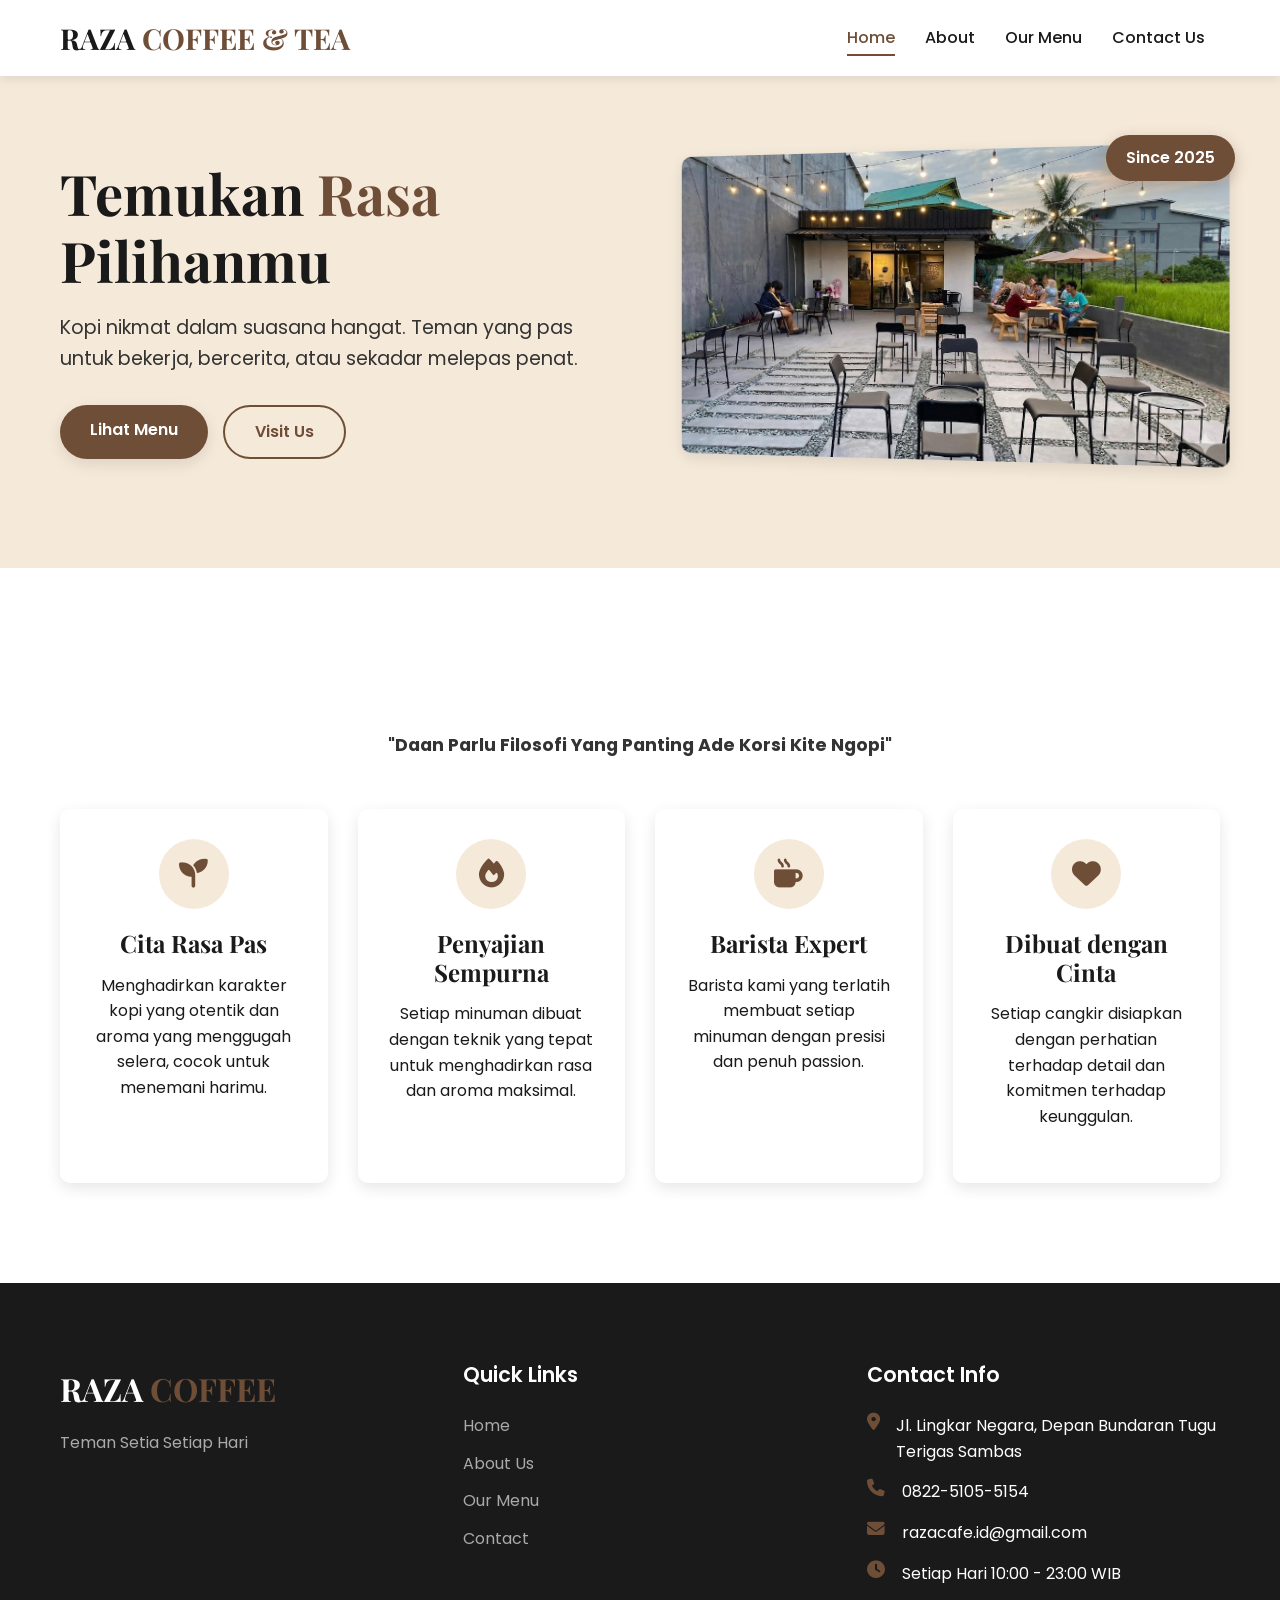
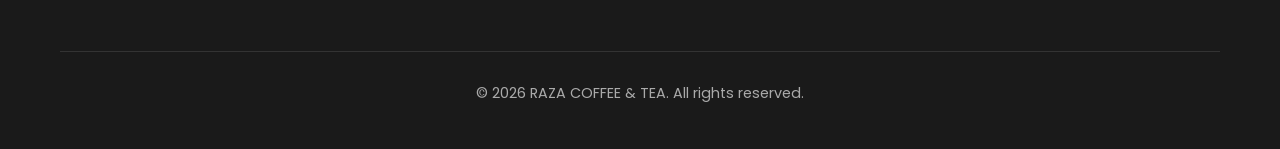
==== commit 5491b772: "Add files via upload" ====
--- a/index.html
+++ b/index.html
@@ -13,7 +13,7 @@
     <nav class="navbar">
         <div class="container">
             <a href="index.html" class="logo">
-                <span class="logo-text">RAZA <span class="logo-highlight">COFFEE</span></span>
+                <span class="logo-text">RAZA <span class="logo-highlight">COFFEE & TEA</span></span>
             </a>
             
             <div class="nav-menu">
@@ -21,7 +21,6 @@
                 <a href="about.html" class="nav-link">About</a>
                 <a href="menu.html" class="nav-link">Our Menu</a>
                 <a href="contact.html" class="nav-link">Contact Us</a>
-                <a href="#" class="btn-order">Order Online</a>
             </div>
             
             <button class="hamburger" id="hamburger">
@@ -37,7 +36,6 @@
             <a href="about.html" class="mobile-nav-link">About</a>
             <a href="menu.html" class="mobile-nav-link">Our Menu</a>
             <a href="contact.html" class="mobile-nav-link">Contact Us</a>
-            <a href="#" class="mobile-btn-order">Order Online</a>
         </div>
     </nav>
 
@@ -45,18 +43,18 @@
     <section class="hero">
         <div class="container">
             <div class="hero-content">
-                <h1 class="hero-title fade-in">Experience the <span class="highlight">Perfect</span> Brew</h1>
-                <p class="hero-subtitle fade-in">Premium coffee beans sourced from the world's finest plantations, roasted to perfection for your ultimate coffee experience.</p>
+                <h1 class="hero-title fade-in">Temukan <span class="highlight">Rasa</span> Pilihanmu</h1>
+                <p class="hero-subtitle fade-in">Kopi nikmat dalam suasana hangat. Teman yang pas untuk bekerja, bercerita, atau sekadar melepas penat.</p>
                 <div class="hero-buttons fade-in">
-                    <a href="menu.html" class="btn-primary">View Our Menu</a>
+                    <a href="menu.html" class="btn-primary">Lihat Menu</a>
                     <a href="contact.html" class="btn-secondary">Visit Us</a>
                 </div>
             </div>
             
             <div class="hero-image slide-in-right">
-                <img src="https://images.unsplash.com/photo-1495474472287-4d71bcdd2085?ixlib=rb-4.0.3&auto=format&fit=crop&w=800&q=80" alt="Raza Coffee Special Brew">
+                <img src="assets/Picture/home.jpg" alt="Raza Coffee Front View">
                 <div class="floating-badge">
-                    <span>Since 2010</span>
+                    <span>Since 2025</span>
                 </div>
             </div>
         </div>
@@ -65,91 +63,45 @@
     <!-- Features Section -->
     <section class="features">
         <div class="container">
-            <h2 class="section-title">Why Choose <span class="highlight">RAZA COFFEE</span></h2>
-            <p class="section-subtitle">We're passionate about delivering the finest coffee experience to our customers</p>
+            <h2 class="section-title">RAZA <span class="highlight"> COFFEE & TEA</span></h2>
+            <p class="section-subtitle"><strong>"Daan Parlu Filosofi Yang Panting Ade Korsi Kite Ngopi"</strong></p>
             
             <div class="features-grid">
                 <div class="feature-card">
                     <div class="feature-icon">
                         <i class="fas fa-seedling"></i>
                     </div>
-                    <h3>Premium Beans</h3>
-                    <p>We source only the highest quality Arabica beans from sustainable farms.</p>
+                    <h3>Cita Rasa Pas</h3>
+                    <p>Menghadirkan karakter kopi yang otentik dan aroma yang menggugah selera, cocok untuk menemani harimu.</p>
                 </div>
                 
                 <div class="feature-card">
                     <div class="feature-icon">
                         <i class="fas fa-fire"></i>
                     </div>
-                    <h3>Artisan Roasting</h3>
-                    <p>Each batch is carefully roasted in-house to bring out unique flavor profiles.</p>
+                    <h3>Penyajian Sempurna</h3>
+                    <p>Setiap minuman dibuat dengan teknik yang tepat untuk menghadirkan rasa dan aroma maksimal.</p>
                 </div>
                 
                 <div class="feature-card">
                     <div class="feature-icon">
                         <i class="fas fa-mug-hot"></i>
                     </div>
-                    <h3>Expert Baristas</h3>
-                    <p>Our trained baristas craft each drink with precision and passion.</p>
+                    <h3>Barista Expert</h3>
+                    <p>Barista kami yang terlatih membuat setiap minuman dengan presisi dan penuh passion.</p>
                 </div>
                 
                 <div class="feature-card">
                     <div class="feature-icon">
                         <i class="fas fa-heart"></i>
                     </div>
-                    <h3>Made with Love</h3>
-                    <p>Every cup is prepared with attention to detail and a dedication to excellence.</p>
+                    <h3>Dibuat dengan Cinta</h3>
+                    <p>Setiap cangkir disiapkan dengan perhatian terhadap detail dan komitmen terhadap keunggulan.</p>
                 </div>
             </div>
         </div>
     </section>
 
-    <!-- Popular Items Preview -->
-    <section class="popular-items">
-        <div class="container">
-            <h2 class="section-title">Customer <span class="highlight">Favorites</span></h2>
-            <p class="section-subtitle">Discover our most loved beverages and treats</p>
-            
-            <div class="items-grid">
-                <div class="item-card">
-                    <div class="item-image">
-                        <img src="https://images.unsplash.com/photo-1511537190424-bbbab87ac5eb?ixlib=rb-4.0.3&auto=format&fit=crop&w=800&q=80" alt="Caramel Macchiato">
-                    </div>
-                    <div class="item-content">
-                        <h3>Caramel Macchiato</h3>
-                        <p>Rich espresso with vanilla-flavored syrup, milk and caramel drizzle.</p>
-                        <div class="item-price">IDR 35K</div>
-                    </div>
-                </div>
-                
-                <div class="item-card">
-                    <div class="item-image">
-                        <img src="https://images.unsplash.com/photo-1570968915860-54d5c301fa9e?ixlib=rb-4.0.3&auto=format&fit=crop&w=800&q=80" alt="Cold Brew">
-                    </div>
-                    <div class="item-content">
-                        <h3>Cold Brew</h3>
-                        <p>Smooth, cold-brewed coffee served over ice for a refreshing taste.</p>
-                        <div class="item-price">IDR 28K</div>
-                    </div>
-                </div>
-                
-                <div class="item-card">
-                    <div class="item-image">
-                        <img src="https://images.unsplash.com/photo-1484723091739-30a097e8f929?ixlib=rb-4.0.3&auto=format&fit=crop&w=800&q=80" alt="Avocado Toast">
-                    </div>
-                    <div class="item-content">
-                        <h3>Avocado Toast</h3>
-                        <p>Sourdough bread topped with mashed avocado, cherry tomatoes, and herbs.</p>
-                        <div class="item-price">IDR 42K</div>
-                    </div>
-                </div>
-            </div>
-            
-            <div class="text-center">
-                <a href="menu.html" class="btn-primary">View Full Menu</a>
-            </div>
-        </div>
-    </section>
 
     <!-- Footer -->
     <footer class="footer">
@@ -157,13 +109,7 @@
             <div class="footer-content">
                 <div class="footer-logo">
                     <span class="logo-text">RAZA <span class="logo-highlight">COFFEE</span></span>
-                    <p>Premium coffee experience since 2010</p>
-                    <div class="social-icons">
-                        <a href="#"><i class="fab fa-instagram"></i></a>
-                        <a href="#"><i class="fab fa-facebook"></i></a>
-                        <a href="#"><i class="fab fa-twitter"></i></a>
-                        <a href="#"><i class="fab fa-tiktok"></i></a>
-                    </div>
+                    <p>Teman Setia Setiap Hari</p>
                 </div>
                 
                 <div class="footer-links">
@@ -179,16 +125,16 @@
                 <div class="footer-contact">
                     <h3>Contact Info</h3>
                     <ul>
-                        <li><i class="fas fa-map-marker-alt"></i> Jl. Coffee Street No. 123, Jakarta</li>
-                        <li><i class="fas fa-phone"></i> (021) 1234-5678</li>
-                        <li><i class="fas fa-envelope"></i> info@razacoffee.com</li>
-                        <li><i class="fas fa-clock"></i> Mon-Sun: 7AM - 10PM</li>
+                        <li><i class="fas fa-map-marker-alt"></i> Jl. Lingkar Negara, Depan Bundaran Tugu Terigas Sambas</li>
+                        <li><i class="fas fa-phone"></i> 0822-5105-5154</li>
+                        <li><i class="fas fa-envelope"></i> razacafe.id@gmail.com</li>
+                        <li><i class="fas fa-clock"></i> Setiap Hari 10:00 - 23:00 WIB</li>
                     </ul>
                 </div>
             </div>
             
             <div class="footer-bottom">
-                <p>&copy; 2023 RAZA COFFEE. All rights reserved.</p>
+                <p>&copy; 2026 RAZA COFFEE & TEA. All rights reserved.</p>
             </div>
         </div>
     </footer>
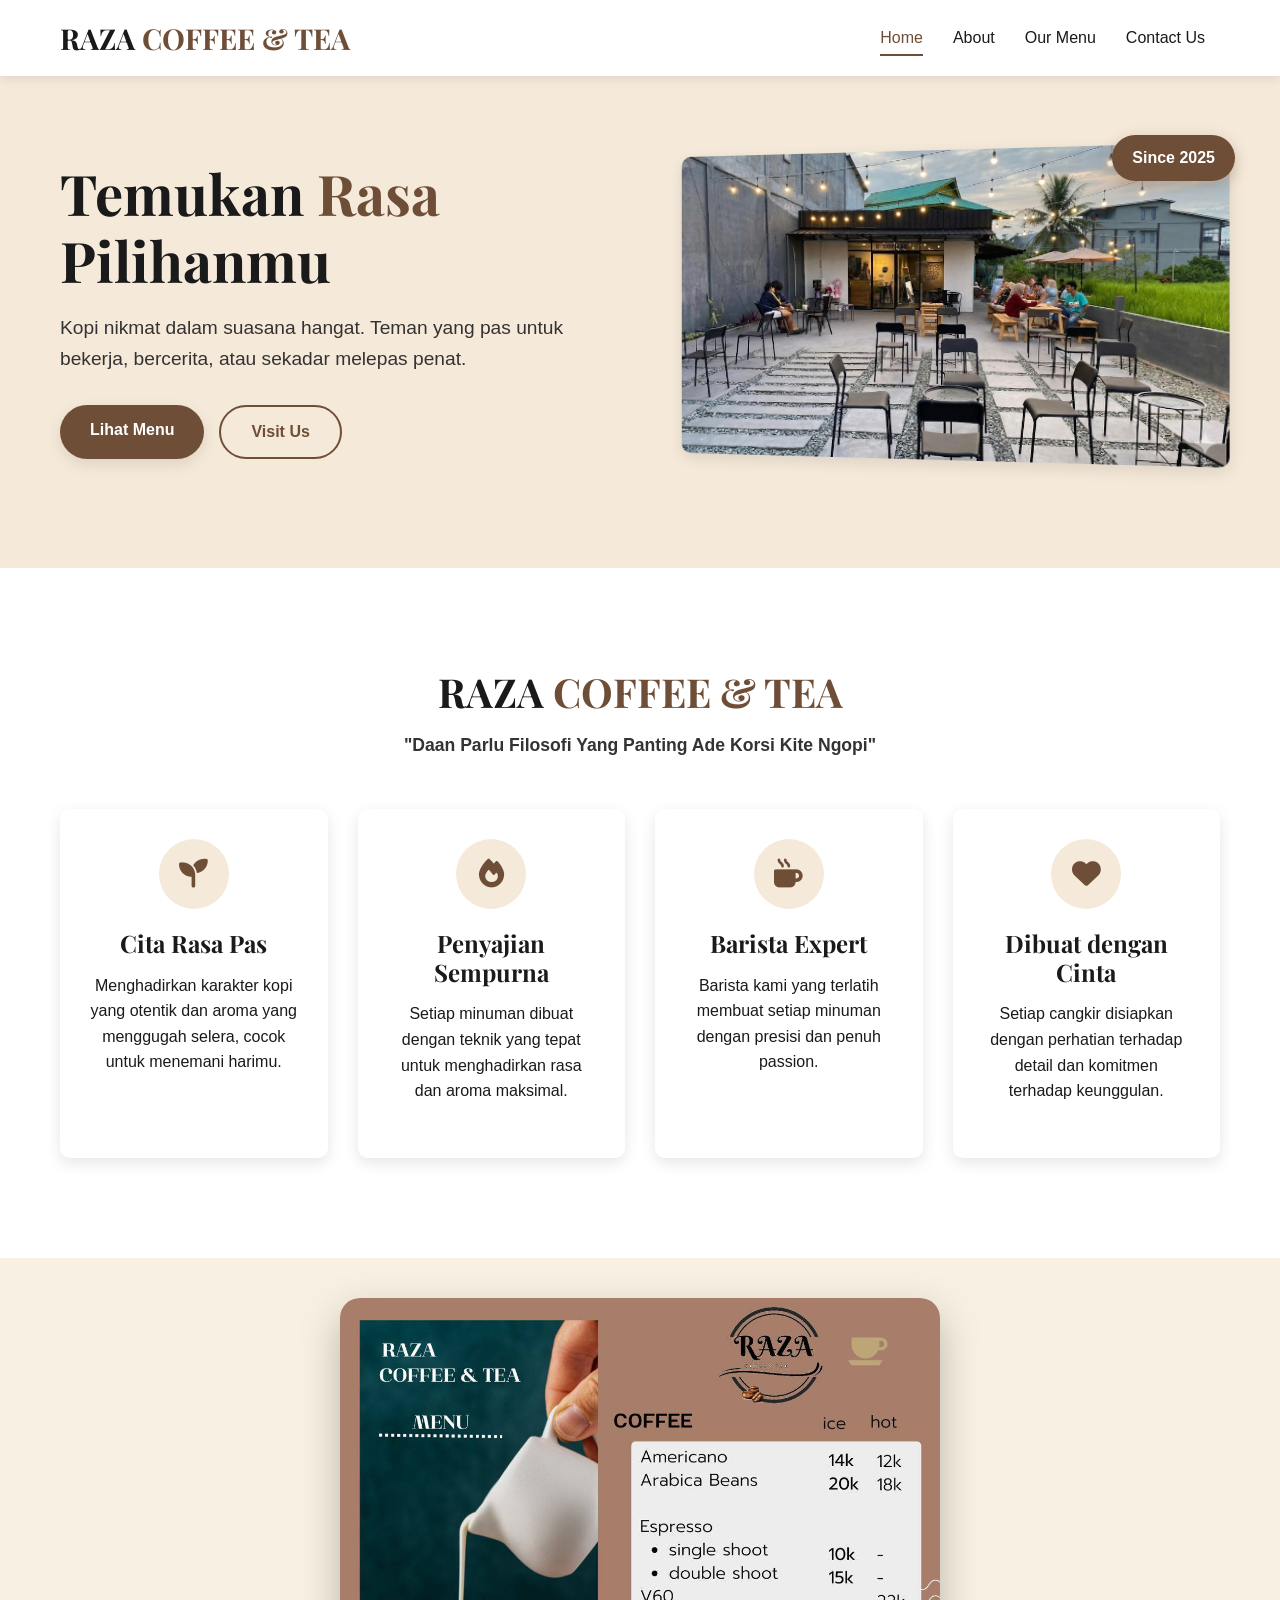
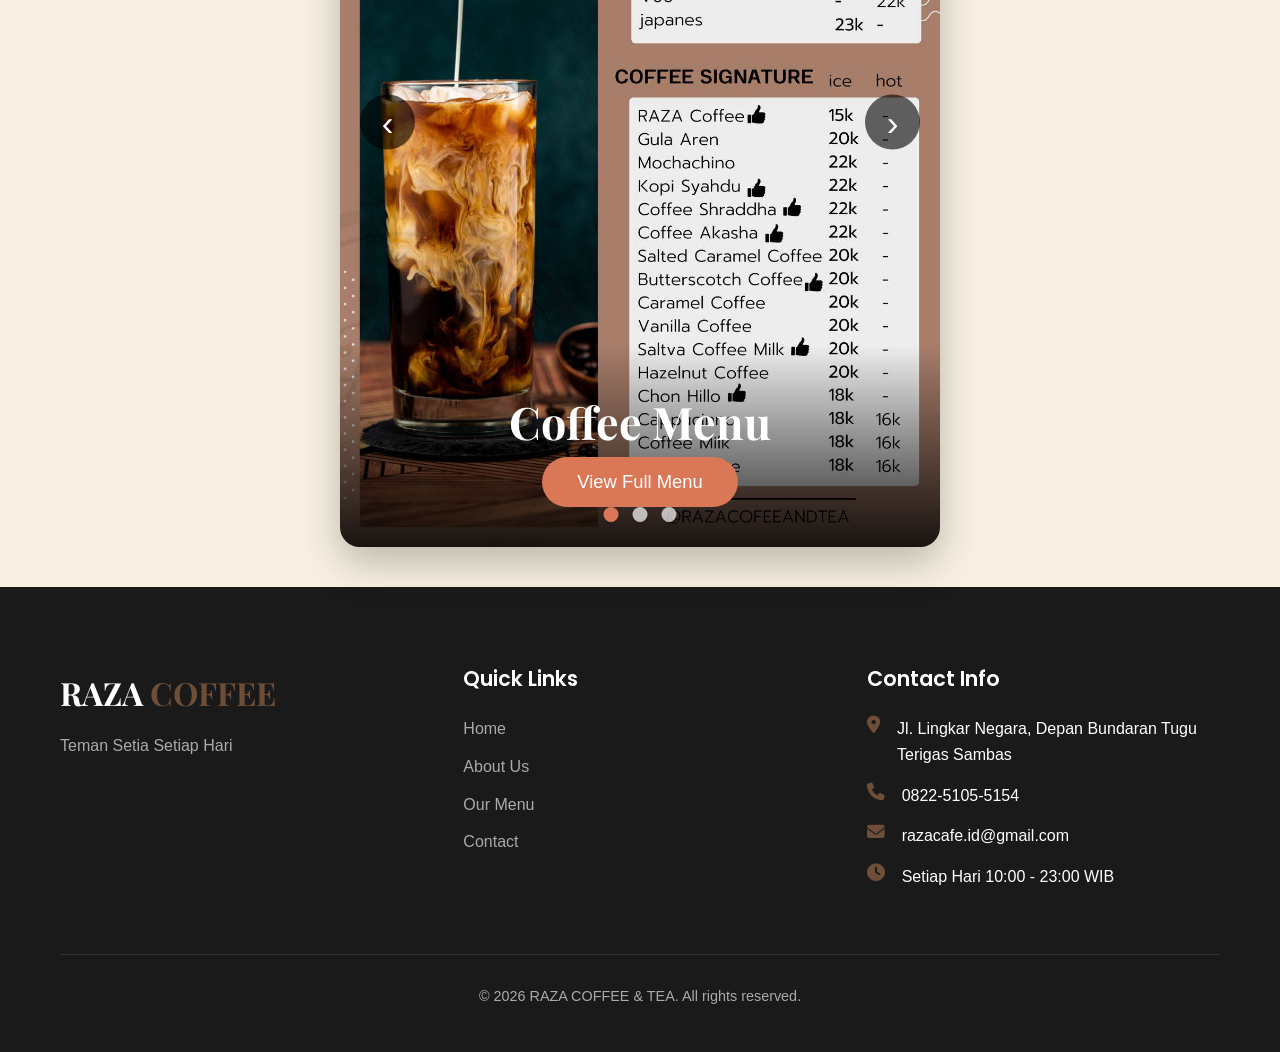
==== commit 80ee7028: "Add files via upload" ====
--- a/index.html
+++ b/index.html
@@ -7,6 +7,8 @@
     <link rel="stylesheet" href="style.css">
     <link rel="stylesheet" href="https://cdnjs.cloudflare.com/ajax/libs/font-awesome/6.4.0/css/all.min.css">
     <link href="https://fonts.googleapis.com/css2?family=Poppins:wght@300;400;500;600;700&family=Playfair+Display:wght@700&display=swap" rel="stylesheet">
+    <link rel="stylesheet" href="https://cdn.jsdelivr.net/npm/@splidejs/splide@4/dist/css/splide.min.css">
+<script src="https://cdn.jsdelivr.net/npm/@splidejs/splide@4/dist/js/splide.min.js"></script>
 </head>
 <body>
     <!-- Navigation -->
@@ -60,6 +62,8 @@
         </div>
     </section>
 
+
+
     <!-- Features Section -->
     <section class="features">
         <div class="container">
@@ -102,6 +106,45 @@
         </div>
     </section>
 
+    <div class="slider-container">
+  <div class="slides" id="slides">
+    
+    <!-- Coffee Menu -->
+    <div class="slide">
+      <img src="assets/Picture/Coffee&CoffeeSignature.jpg" alt="Coffee Menu">
+      <div class="slide-content">
+        <h2>Coffee Menu</h2>
+        <button class="btn" onclick="window.location.href='coffee.html'">View Full Menu</button>
+      </div>
+    </div>
+
+    <!-- Non-Coffee Menu -->
+    <div class="slide">
+      <img src="assets/Picture/Mock&NonCoffee.jpg" alt="Non-Coffee Menu">
+      <div class="slide-content">
+        <h2>Non-Coffee Menu</h2>
+        <button class="btn" onclick="window.location.href='non-coffee.html'">View Full Menu</button>
+      </div>
+    </div>
+
+    <!-- Food Menu -->
+    <div class="slide">
+      <img src="assets/Picture/Tea&Matcha.jpg" alt="Tea & Matcha Menu">
+      <div class="slide-content">
+        <h2>Tea & Matcha Menu</h2>
+        <button class="btn" onclick="window.location.href='non-cofffee.html'">View Full Menu</button>
+      </div>
+    </div>
+
+  </div>
+
+  <!-- Arrows -->
+  <button class="prev" id="prev">‹</button>
+  <button class="next" id="next">›</button>
+
+  <!-- Dots -->
+  <div class="dots" id="dots"></div>
+</div>
 
     <!-- Footer -->
     <footer class="footer">
@@ -140,5 +183,39 @@
     </footer>
 
     <script src="script.js"></script>
+
+    <script>
+const slides = document.getElementById('slides');
+  const totalSlides = 3;
+  let current = 0;
+
+  const dotsContainer = document.getElementById('dots');
+  for(let i = 0; i < totalSlides; i++) {
+    const dot = document.createElement('div');
+    dot.classList.add('dot');
+    if(i === 0) dot.classList.add('active');
+    dot.addEventListener('click', () => goToSlide(i));
+    dotsContainer.appendChild(dot);
+  }
+  const dots = document.querySelectorAll('.dot');
+
+  function goToSlide(n) {
+    current = n;
+    slides.style.transform = `translateX(-${current * 100}%)`;
+    dots.forEach((d, i) => d.classList.toggle('active', i === current));
+  }
+
+  document.getElementById('prev').addEventListener('click', () => {
+    current = (current - 1 + totalSlides) % totalSlides;
+    goToSlide(current);
+  });
+
+  document.getElementById('next').addEventListener('click', () => {
+    current = (current + 1) % totalSlides;
+    goToSlide(current);
+  });
+</script>
+
+
 </body>
 </html>
--- a/style.css
+++ b/style.css
@@ -176,10 +176,6 @@
 .btn-order:hover {
     background-color: var(--primary-brown);
     transform: translateY(-2px);
-}
-
-.text-center {
-    text-align: center;
 }
 
 /* Navigation */
@@ -311,23 +307,6 @@
     color: var(--primary-brown);
 }
 
-.mobile-btn-order {
-    display: block;
-    margin-top: 20px;
-    padding: 12px 20px;
-    background-color: var(--black);
-    color: var(--white);
-    text-decoration: none;
-    border-radius: 25px;
-    text-align: center;
-    font-weight: 600;
-    transition: var(--transition);
-}
-
-.mobile-btn-order:hover {
-    background-color: var(--primary-brown);
-}
-
 /* Hero Section */
 .hero {
     padding: 150px 0 100px;
@@ -507,75 +486,6 @@
     font-size: 1.5rem;
 }
 
-/* Popular Items */
-.popular-items {
-    padding: 100px 0;
-    background-color: var(--gray);
-}
-
-.items-grid {
-    display: grid;
-    grid-template-columns: repeat(3, 1fr);
-    gap: 30px;
-    margin-bottom: 50px;
-}
-
-.item-card {
-    background-color: var(--white);
-    border-radius: 10px;
-    overflow: hidden;
-    box-shadow: var(--shadow);
-    transition: var(--transition);
-    opacity: 0;
-    animation: slideInUp 0.8s ease forwards;
-}
-
-.item-card:nth-child(1) { animation-delay: 0.1s; }
-.item-card:nth-child(2) { animation-delay: 0.2s; }
-.item-card:nth-child(3) { animation-delay: 0.3s; }
-
-.item-card:hover {
-    transform: translateY(-10px);
-    box-shadow: 0 15px 30px rgba(0, 0, 0, 0.15);
-}
-
-.item-image {
-    height: 200px;
-    overflow: hidden;
-}
-
-.item-image img {
-    width: 100%;
-    height: 100%;
-    object-fit: cover;
-    transition: var(--transition);
-}
-
-.item-card:hover .item-image img {
-    transform: scale(1.1);
-}
-
-.item-content {
-    padding: 20px;
-}
-
-.item-content h3 {
-    margin-bottom: 10px;
-    font-size: 1.5rem;
-}
-
-.item-content p {
-    color: var(--dark-gray);
-    font-size: 0.95rem;
-    margin-bottom: 15px;
-}
-
-.item-price {
-    font-weight: 700;
-    color: var(--primary-brown);
-    font-size: 1.2rem;
-}
-
 /* About Page */
 .about-content {
     padding: 100px 0;
@@ -634,44 +544,6 @@
     justify-content: center;
     margin: 0 auto 20px;
     font-size: 2rem;
-}
-
-.values {
-    margin-top: 80px;
-}
-
-.values-grid {
-    display: grid;
-    grid-template-columns: repeat(4, 1fr);
-    gap: 30px;
-    margin-top: 50px;
-}
-
-.value-item {
-    text-align: center;
-    padding: 30px 20px;
-    background-color: var(--white);
-    border-radius: 10px;
-    box-shadow: var(--shadow);
-    transition: var(--transition);
-}
-
-.value-item:hover {
-    transform: translateY(-10px);
-    box-shadow: 0 15px 30px rgba(0, 0, 0, 0.1);
-}
-
-.value-number {
-    font-size: 3rem;
-    font-weight: 700;
-    color: var(--cream);
-    -webkit-text-stroke: 2px var(--primary-brown);
-    margin-bottom: 15px;
-}
-
-.value-item h3 {
-    margin-bottom: 15px;
-    font-size: 1.3rem;
 }
 
 /* Menu Categories */
@@ -803,22 +675,6 @@
 .highlight-card:hover {
     transform: translateY(-10px);
     box-shadow: 0 15px 30px rgba(0, 0, 0, 0.15);
-}
-
-.highlight-image {
-    height: 200px;
-    overflow: hidden;
-}
-
-.highlight-image img {
-    width: 100%;
-    height: 100%;
-    object-fit: cover;
-    transition: var(--transition);
-}
-
-.highlight-card:hover .highlight-image img {
-    transform: scale(1.1);
 }
 
 .highlight-content {
@@ -956,16 +812,6 @@
     font-weight: 700;
     color: var(--primary-brown);
     font-size: 1.2rem;
-}
-
-.item-badge {
-    background-color: var(--cream);
-    color: var(--primary-brown);
-    padding: 5px 15px;
-    border-radius: 20px;
-    font-size: 0.8rem;
-    font-weight: 600;
-    margin-left: 15px;
 }
 
 /* Contact Page */
@@ -1167,67 +1013,6 @@
     color: var(--black);
 }
 
-/* FAQ Section */
-.faq-section {
-    padding: 100px 0;
-    background-color: var(--gray);
-}
-
-.faq-container {
-    max-width: 800px;
-    margin: 50px auto 0;
-}
-
-.faq-item {
-    background-color: var(--white);
-    margin-bottom: 15px;
-    border-radius: 10px;
-    overflow: hidden;
-    box-shadow: var(--shadow);
-}
-
-.faq-question {
-    padding: 20px 25px;
-    display: flex;
-    justify-content: space-between;
-    align-items: center;
-    cursor: pointer;
-    transition: var(--transition);
-}
-
-.faq-question:hover {
-    background-color: var(--cream);
-}
-
-.faq-question h3 {
-    margin: 0;
-    font-size: 1.2rem;
-    font-family: 'Poppins', sans-serif;
-    font-weight: 600;
-}
-
-.faq-toggle {
-    color: var(--primary-brown);
-    font-size: 1.2rem;
-    transition: var(--transition);
-}
-
-.faq-item.active .faq-toggle {
-    transform: rotate(180deg);
-}
-
-.faq-answer {
-    padding: 0 25px;
-    max-height: 0;
-    overflow: hidden;
-    transition: var(--transition);
-}
-
-.faq-item.active .faq-answer {
-    padding: 0 25px 20px;
-    max-height: 500px;
-}
-
 /* Footer */
 .footer {
     background-color: var(--black);
@@ -1421,4 +1206,131 @@
     .contact-form-container {
         padding: 30px 20px;
     }
-}+}
+
+
+* { margin:0; padding:0; box-sizing:border-box; }
+    body { font-family: Arial, sans-serif; background: #f8f1e3; }
+
+.slider-container {
+      width: 50%;                
+      max-width: 600px;         
+      margin: 40px auto;
+      position: relative;
+      overflow: hidden;
+      border-radius: 20px;
+      box-shadow: 0 15px 40px rgba(0,0,0,0.25);
+    }
+
+    .slides {
+      display: flex;
+      transition: transform 0.2s ease-in-out;
+    }
+
+    .slide {
+      min-width: 100%;
+      position: relative;
+    }
+
+    .slide img {
+      width: 100%;
+      height: auto;
+      display: block;
+    }
+
+    .slide-content {
+      position: absolute;
+      bottom: 0;
+      left: 0;
+      right: 0;
+      background: linear-gradient(transparent, rgba(0,0,0,0.85));
+      color: white;
+      padding: 50px 30px 40px;
+      text-align: center;
+    }
+
+    .slide h2 { font-size: 2.8rem; margin-bottom: 8px; }
+    .slide p { font-size: 1.3rem; margin-bottom: 20px; opacity: 0.95; }
+
+    .btn {
+      background: #d97757;
+      color: white;
+      padding: 14px 35px;
+      border: none;
+      border-radius: 50px;
+      font-size: 1.15rem;
+      cursor: pointer;
+    }
+
+    /* Navigation */
+    .prev, .next {
+      position: absolute;
+      top: 50%;
+      transform: translateY(-50%);
+      background: rgba(0,0,0,0.6);
+      color: white;
+      border: none;
+      width: 55px;
+      height: 55px;
+      font-size: 2.2rem;
+      cursor: pointer;
+      z-index: 10;
+      border-radius: 50%;
+    }
+    .prev { left: 20px; }
+    .next { right: 20px; }
+
+    .dots {
+      position: absolute;
+      bottom: 25px;
+      left: 50%;
+      transform: translateX(-50%);
+      display: flex;
+      gap: 14px;
+    }
+    .dot {
+      width: 15px;
+      height: 15px;
+      background: rgba(255,255,255,0.7);
+      border-radius: 50%;
+      cursor: pointer;
+    }
+    .dot.active { background: #d97757; }
+
+    @media (max-width: 768px) {
+      .slider-container {
+        width: 95%;              /* even wider on phones */
+      }
+      
+      .slide h2 { font-size: 1.9rem; }     /* smaller text so it fits nicely */
+      .slide p { font-size: 1.05rem; }
+      
+      .btn {
+        padding: 12px 28px;
+        font-size: 1rem;
+      }
+      
+      .prev, .next {
+        width: 45px;
+        height: 45px;
+        font-size: 1.8rem;
+      }
+      
+      .prev { 
+        left: 12px; 
+        right: auto;
+      }
+      .next { 
+        right: 12px;
+        left: auto;
+      }
+      
+      .dots {
+        bottom: 18px;
+        gap: 10px;
+      }
+      .dot {
+        width: 12px;
+        height: 12px;
+      }
+    }
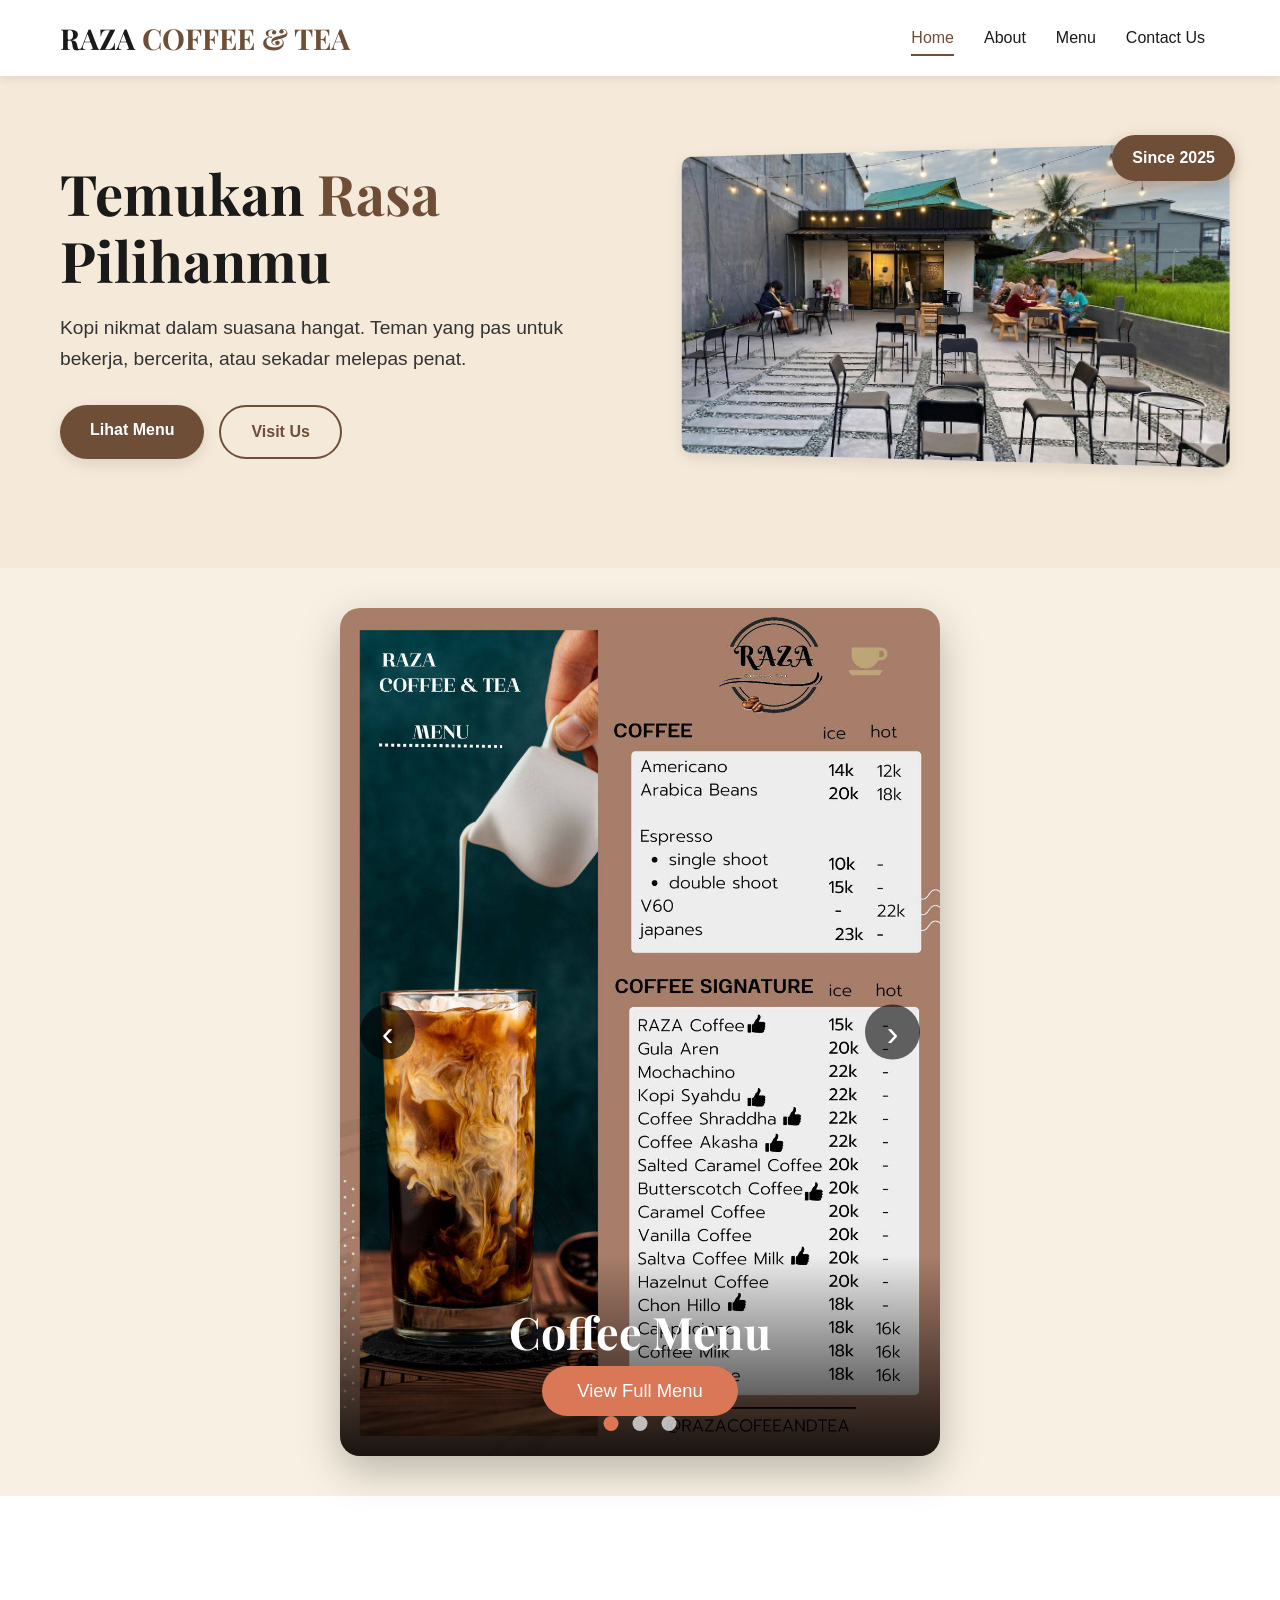
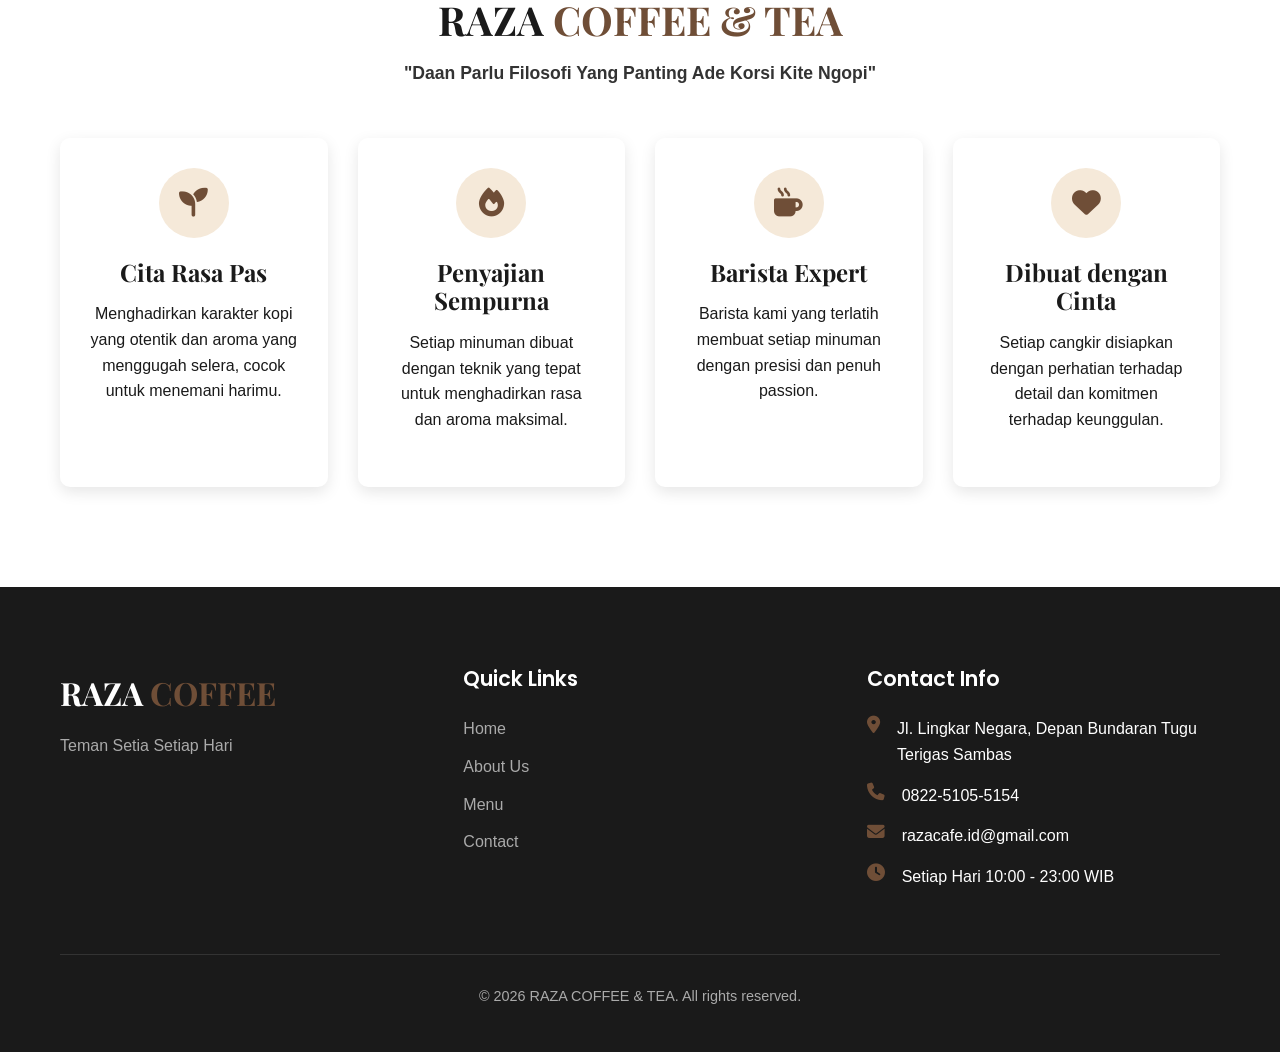
==== commit e0345a19: "Add files via upload" ====
--- a/index.html
+++ b/index.html
@@ -21,7 +21,7 @@
             <div class="nav-menu">
                 <a href="index.html" class="nav-link active">Home</a>
                 <a href="about.html" class="nav-link">About</a>
-                <a href="menu.html" class="nav-link">Our Menu</a>
+                <a href="menu.html" class="nav-link">Menu</a>
                 <a href="contact.html" class="nav-link">Contact Us</a>
             </div>
             
@@ -36,7 +36,7 @@
         <div class="mobile-menu" id="mobileMenu">
             <a href="index.html" class="mobile-nav-link active">Home</a>
             <a href="about.html" class="mobile-nav-link">About</a>
-            <a href="menu.html" class="mobile-nav-link">Our Menu</a>
+            <a href="menu.html" class="mobile-nav-link">Menu</a>
             <a href="contact.html" class="mobile-nav-link">Contact Us</a>
         </div>
     </nav>
@@ -62,49 +62,6 @@
         </div>
     </section>
 
-
-
-    <!-- Features Section -->
-    <section class="features">
-        <div class="container">
-            <h2 class="section-title">RAZA <span class="highlight"> COFFEE & TEA</span></h2>
-            <p class="section-subtitle"><strong>"Daan Parlu Filosofi Yang Panting Ade Korsi Kite Ngopi"</strong></p>
-            
-            <div class="features-grid">
-                <div class="feature-card">
-                    <div class="feature-icon">
-                        <i class="fas fa-seedling"></i>
-                    </div>
-                    <h3>Cita Rasa Pas</h3>
-                    <p>Menghadirkan karakter kopi yang otentik dan aroma yang menggugah selera, cocok untuk menemani harimu.</p>
-                </div>
-                
-                <div class="feature-card">
-                    <div class="feature-icon">
-                        <i class="fas fa-fire"></i>
-                    </div>
-                    <h3>Penyajian Sempurna</h3>
-                    <p>Setiap minuman dibuat dengan teknik yang tepat untuk menghadirkan rasa dan aroma maksimal.</p>
-                </div>
-                
-                <div class="feature-card">
-                    <div class="feature-icon">
-                        <i class="fas fa-mug-hot"></i>
-                    </div>
-                    <h3>Barista Expert</h3>
-                    <p>Barista kami yang terlatih membuat setiap minuman dengan presisi dan penuh passion.</p>
-                </div>
-                
-                <div class="feature-card">
-                    <div class="feature-icon">
-                        <i class="fas fa-heart"></i>
-                    </div>
-                    <h3>Dibuat dengan Cinta</h3>
-                    <p>Setiap cangkir disiapkan dengan perhatian terhadap detail dan komitmen terhadap keunggulan.</p>
-                </div>
-            </div>
-        </div>
-    </section>
 
     <div class="slider-container">
   <div class="slides" id="slides">
@@ -146,6 +103,49 @@
   <div class="dots" id="dots"></div>
 </div>
 
+
+    <!-- Features Section -->
+    <section class="features">
+        <div class="container">
+            <h2 class="section-title">RAZA <span class="highlight"> COFFEE & TEA</span></h2>
+            <p class="section-subtitle"><strong>"Daan Parlu Filosofi Yang Panting Ade Korsi Kite Ngopi"</strong></p>
+            
+            <div class="features-grid">
+                <div class="feature-card">
+                    <div class="feature-icon">
+                        <i class="fas fa-seedling"></i>
+                    </div>
+                    <h3>Cita Rasa Pas</h3>
+                    <p>Menghadirkan karakter kopi yang otentik dan aroma yang menggugah selera, cocok untuk menemani harimu.</p>
+                </div>
+                
+                <div class="feature-card">
+                    <div class="feature-icon">
+                        <i class="fas fa-fire"></i>
+                    </div>
+                    <h3>Penyajian Sempurna</h3>
+                    <p>Setiap minuman dibuat dengan teknik yang tepat untuk menghadirkan rasa dan aroma maksimal.</p>
+                </div>
+                
+                <div class="feature-card">
+                    <div class="feature-icon">
+                        <i class="fas fa-mug-hot"></i>
+                    </div>
+                    <h3>Barista Expert</h3>
+                    <p>Barista kami yang terlatih membuat setiap minuman dengan presisi dan penuh passion.</p>
+                </div>
+                
+                <div class="feature-card">
+                    <div class="feature-icon">
+                        <i class="fas fa-heart"></i>
+                    </div>
+                    <h3>Dibuat dengan Cinta</h3>
+                    <p>Setiap cangkir disiapkan dengan perhatian terhadap detail dan komitmen terhadap keunggulan.</p>
+                </div>
+            </div>
+        </div>
+    </section>
+
     <!-- Footer -->
     <footer class="footer">
         <div class="container">
@@ -160,7 +160,7 @@
                     <ul>
                         <li><a href="index.html">Home</a></li>
                         <li><a href="about.html">About Us</a></li>
-                        <li><a href="menu.html">Our Menu</a></li>
+                        <li><a href="menu.html">Menu</a></li>
                         <li><a href="contact.html">Contact</a></li>
                     </ul>
                 </div>
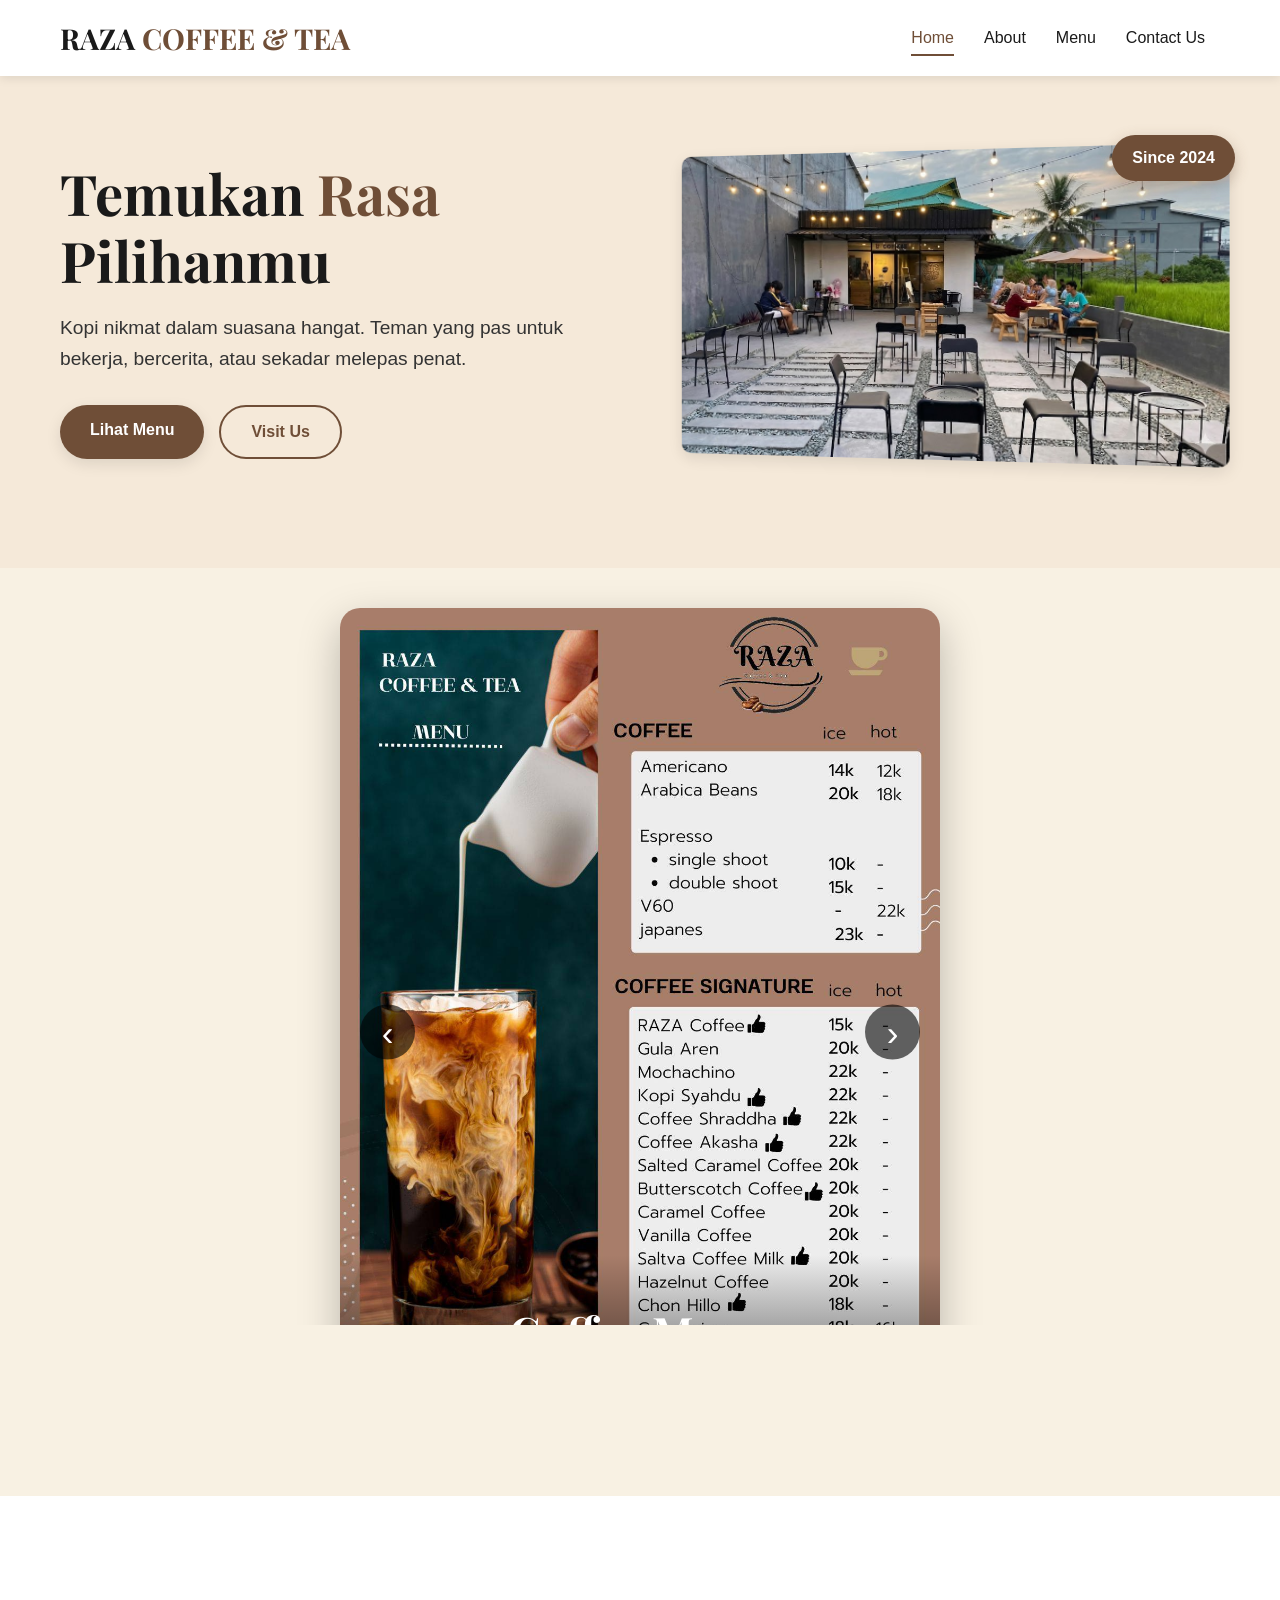
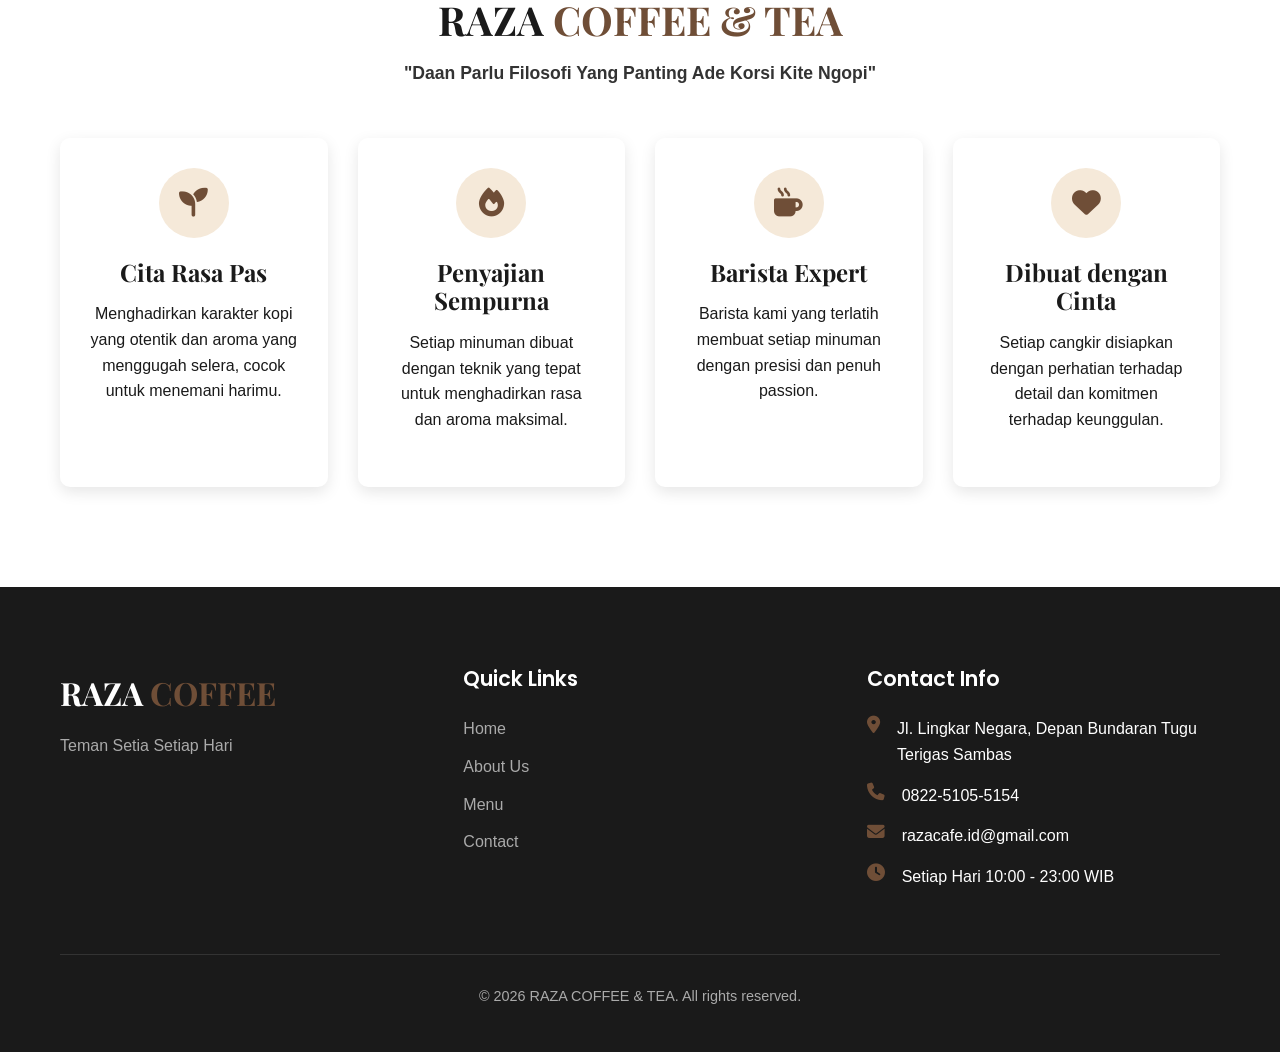
==== commit a3a4e4f0: "Add files via upload" ====
--- a/index.html
+++ b/index.html
@@ -56,7 +56,7 @@
             <div class="hero-image slide-in-right">
                 <img src="assets/Picture/home.jpg" alt="Raza Coffee Front View">
                 <div class="floating-badge">
-                    <span>Since 2025</span>
+                    <span>Since 2024</span>
                 </div>
             </div>
         </div>
@@ -89,7 +89,7 @@
       <img src="assets/Picture/Tea&Matcha.jpg" alt="Tea & Matcha Menu">
       <div class="slide-content">
         <h2>Tea & Matcha Menu</h2>
-        <button class="btn" onclick="window.location.href='non-cofffee.html'">View Full Menu</button>
+        <button class="btn" onclick="window.location.href='non-coffee.html'">View Full Menu</button>
       </div>
     </div>
 
